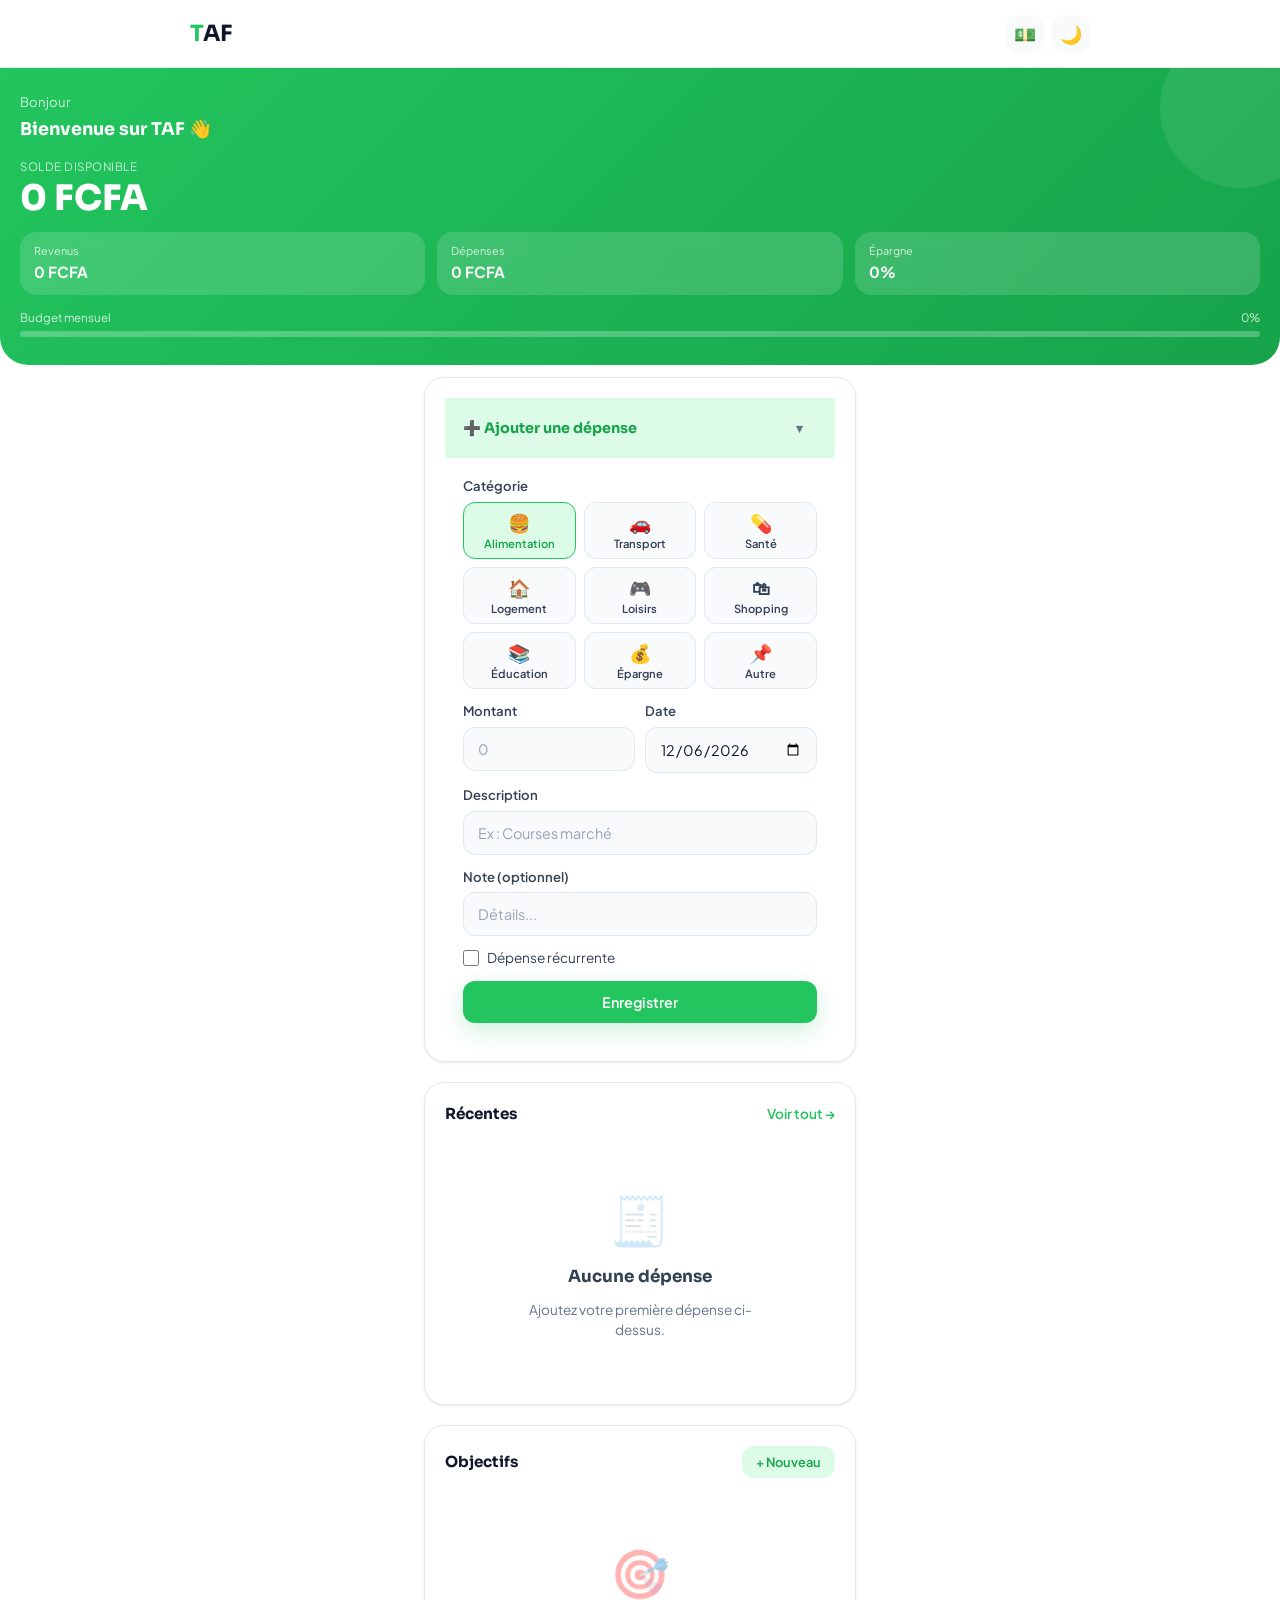
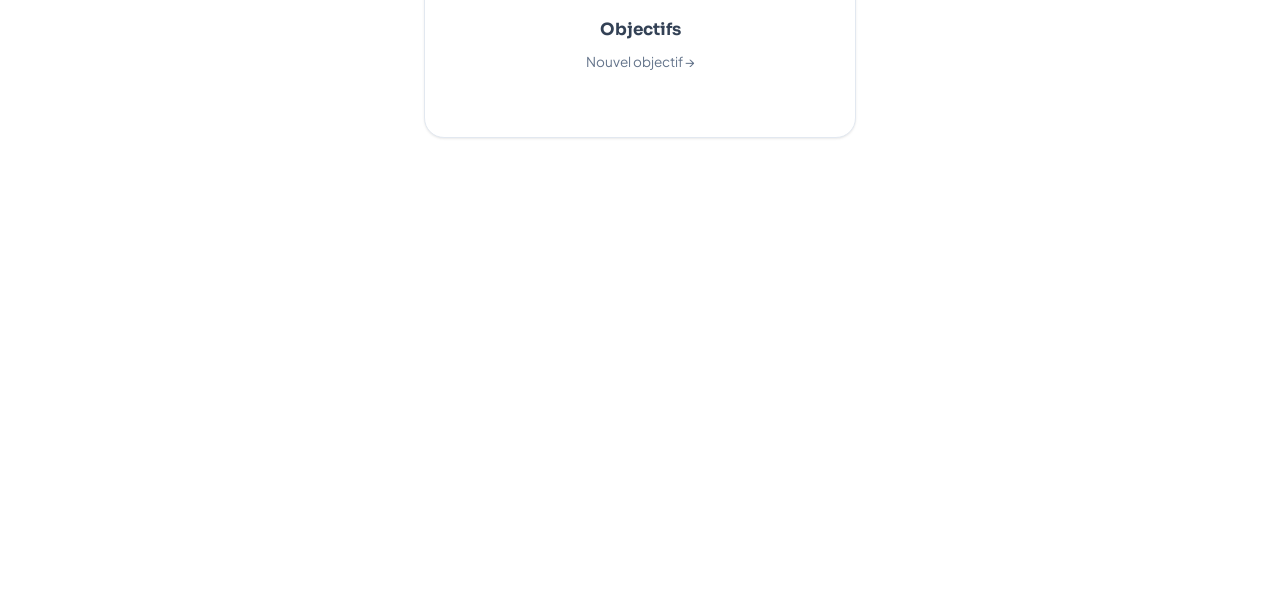
==== app.html @ d7169b94 "Add files via upload mise a jour" ====
<!DOCTYPE html>
<html lang="fr">
<head>
  <meta charset="UTF-8"/>
  <meta name="viewport" content="width=device-width,initial-scale=1,viewport-fit=cover"/>
  <title>TAF — App</title>
  <link rel="stylesheet" href="style.css"/>
  <style>
    /* ── App-specific styles ── */
    .hero-balance {
      background: linear-gradient(135deg, var(--primary) 0%, var(--green-600) 100%);
      padding: 24px 20px 28px;
      margin-bottom: -16px;
      border-radius: 0 0 28px 28px;
      position: relative; overflow: hidden;
    }
    .hero-balance::before {
      content: ''; position: absolute;
      top: -40px; right: -40px;
      width: 160px; height: 160px;
      background: rgba(255,255,255,0.08); border-radius: 50%;
    }
    .hb-greeting { font-size: 0.82rem; color: rgba(255,255,255,0.8); margin-bottom: 4px; }
    .hb-username { font-family: var(--font-head); font-size: 1.1rem; font-weight: 700; color: #fff; margin-bottom: 16px; }
    .hb-amount-label { font-size: 0.72rem; color: rgba(255,255,255,0.75); text-transform: uppercase; letter-spacing: 0.5px; }
    .hb-amount {
      font-family: var(--font-head); font-size: 2.2rem; font-weight: 800;
      color: #fff; line-height: 1.1; margin: 4px 0 14px;
    }
    .hb-stats { display: flex; gap: 12px; }
    .hb-stat {
      flex: 1; background: rgba(255,255,255,0.15);
      border-radius: var(--radius-lg); padding: 11px 14px;
      backdrop-filter: blur(4px);
    }
    .hb-stat-label { font-size: 0.68rem; color: rgba(255,255,255,0.8); }
    .hb-stat-val   { font-size: 0.95rem; font-weight: 700; color: #fff; margin-top: 2px; }
    .hb-budget-bar { margin-top: 14px; }
    .hb-budget-info { display: flex; justify-content: space-between; margin-bottom: 5px; }
    .hb-budget-info span { font-size: 0.72rem; color: rgba(255,255,255,0.8); }
    .hb-bar { height: 6px; background: rgba(255,255,255,0.25); border-radius: 3px; overflow: hidden; }
    .hb-bar-fill { height: 100%; background: #fff; border-radius: 3px; transition: width 0.6s ease; }

    /* Add expense card */
    .add-card { border-radius: var(--radius-xl); overflow: hidden; }
    .add-card-header {
      padding: 14px 18px; background: var(--primary-l);
      display: flex; align-items: center; justify-content: space-between;
    }
    .add-card-title { font-family: var(--font-head); font-size: 0.9rem; font-weight: 700; color: var(--primary-d); }
    .add-card-body { padding: 18px; display: flex; flex-direction: column; gap: 12px; }
    .add-form-row { display: grid; grid-template-columns: 1fr 1fr; gap: 10px; }
    .cat-grid {
      display: grid;
      grid-template-columns: repeat(3, 1fr);
      gap: 8px;
    }
    .cat-btn {
      padding: 8px 4px; border-radius: var(--radius);
      border: 1.5px solid var(--border); background: var(--bg-2);
      font-size: 0.7rem; font-weight: 600; color: var(--text-2);
      transition: all var(--transition); text-align: center;
      cursor: pointer;
      -webkit-tap-highlight-color: transparent;
    }
    .cat-btn .cat-icon { display: block; font-size: 18px; margin-bottom: 2px; }
    .cat-btn.selected {
      border-color: var(--primary);
      background: var(--primary-l); color: var(--primary-d);
    }

    /* Expense list */
    .expense-item {
      display: flex; align-items: center; gap: 12px;
      padding: 13px 0;
      border-bottom: 1px solid var(--border);
      animation: fadeUp 0.3s ease both;
    }
    .expense-item:last-child { border-bottom: none; }
    .ei-info { flex: 1; min-width: 0; }
    .ei-desc { font-size: 0.9rem; font-weight: 600; color: var(--text-1); }
    .ei-meta { font-size: 0.72rem; color: var(--text-4); margin-top: 1px; }
    .ei-amount { font-family: var(--font-head); font-size: 0.95rem; font-weight: 700; color: var(--text-1); }
    .ei-actions { display: flex; gap: 4px; }
    .ei-btn { width: 30px; height: 30px; border-radius: var(--radius-sm); display: flex; align-items: center; justify-content: center; font-size: 14px; transition: all var(--transition); cursor: pointer; }
    .ei-btn-edit   { background: var(--blue-l);   color: var(--blue); }
    .ei-btn-delete { background: var(--red-l);    color: var(--red); }
    .ei-btn:active { transform: scale(0.88); }

    /* Objectives */
    .obj-item {
      padding: 14px 0; border-bottom: 1px solid var(--border);
      animation: fadeUp 0.3s ease both;
    }
    .obj-item:last-child { border-bottom: none; }
    .obj-header { display: flex; align-items: center; justify-content: space-between; margin-bottom: 8px; }
    .obj-name  { font-size: 0.9rem; font-weight: 600; }
    .obj-pct   { font-size: 0.8rem; font-weight: 700; color: var(--primary); }
    .obj-amounts { display: flex; justify-content: space-between; margin-top: 6px; }
    .obj-amounts span { font-size: 0.72rem; color: var(--text-3); }
    .obj-actions { display: flex; gap: 6px; margin-top: 8px; }

    /* Section header */
    .sec-header {
      display: flex; align-items: center; justify-content: space-between;
      margin-bottom: 14px;
    }
    .sec-title { font-family: var(--font-head); font-size: 0.95rem; font-weight: 700; }

    /* Income modal */
    .income-display { display: flex; align-items: center; justify-content: space-between; padding: 12px 14px; background: var(--primary-l); border-radius: var(--radius); }
    .income-val { font-family: var(--font-head); font-size: 1.2rem; font-weight: 700; color: var(--primary-d); }
  </style>
</head>
<body>

<!-- TOP NAV -->
<nav class="top-nav">
  <div class="top-nav-inner">
    <div class="nav-logo">T<span>AF</span></div>
    <nav class="desktop-nav">
      <a href="app.html"       data-page="app"       class="active">🏠 Accueil</a>
      <a href="dashboard.html" data-page="dashboard">📊 Stats</a>
      <a href="history.html"   data-page="history">📜 Historique</a>
      <a href="settings.html"  data-page="settings">⚙️ Réglages</a>
    </nav>
    <div class="nav-actions">
      <button class="nav-btn" id="btn-income" title="Ajouter revenus">💵</button>
      <button class="nav-btn" id="btn-theme" title="Thème">🌙</button>
    </div>
  </div>
</nav>

<!-- MAIN -->
<main class="page-content">

  <!-- Hero balance -->
  <div class="hero-balance" id="hero-balance">
    <p class="hb-greeting" id="hb-greeting">Bonjour</p>
    <p class="hb-username" id="hb-username">Bienvenue !</p>
    <p class="hb-amount-label">Solde disponible</p>
    <p class="hb-amount" id="hb-amount">—</p>
    <div class="hb-stats">
      <div class="hb-stat">
        <div class="hb-stat-label">Revenus</div>
        <div class="hb-stat-val" id="hb-income">—</div>
      </div>
      <div class="hb-stat">
        <div class="hb-stat-label">Dépenses</div>
        <div class="hb-stat-val" id="hb-expenses">—</div>
      </div>
      <div class="hb-stat">
        <div class="hb-stat-label">Épargne</div>
        <div class="hb-stat-val" id="hb-savings">—</div>
      </div>
    </div>
    <div class="hb-budget-bar" id="hb-budget-section">
      <div class="hb-budget-info">
        <span>Budget mensuel</span>
        <span id="hb-budget-pct">0%</span>
      </div>
      <div class="hb-bar"><div class="hb-bar-fill" id="hb-bar-fill" style="width:0%"></div></div>
    </div>
  </div>

  <div class="container" style="padding-top:28px">

    <!-- Add Expense Card -->
    <div class="card add-card mb-20" id="add-expense-card">
      <div class="add-card-header">
        <span class="add-card-title" id="form-title">➕ Ajouter une dépense</span>
        <button class="btn btn-sm btn-ghost" id="btn-toggle-form">▾</button>
      </div>
      <div class="add-card-body" id="add-form-body">
        <!-- Category selector -->
        <div class="field">
          <label>Catégorie</label>
          <div class="cat-grid" id="cat-grid"></div>
        </div>
        <div class="add-form-row">
          <div class="field">
            <label id="label-amount">Montant</label>
            <input type="number" inputmode="decimal" id="exp-amount" class="input" placeholder="0" min="0" step="any"/>
          </div>
          <div class="field">
            <label>Date</label>
            <input type="date" id="exp-date" class="input"/>
          </div>
        </div>
        <div class="field">
          <label>Description</label>
          <input type="text" id="exp-desc" class="input" placeholder="Ex : Courses marché"/>
        </div>
        <div class="field">
          <label id="label-note">Note (optionnel)</label>
          <input type="text" id="exp-note" class="input" placeholder="Détails..."/>
        </div>
        <div class="flex items-center gap-8">
          <input type="checkbox" id="exp-recurring" style="width:16px;height:16px;accent-color:var(--primary)"/>
          <label for="exp-recurring" style="font-size:0.85rem;color:var(--text-2);cursor:pointer">Dépense récurrente</label>
        </div>
        <div class="flex gap-8">
          <button class="btn btn-primary flex-1" id="btn-save-expense">Enregistrer</button>
          <button class="btn btn-outline hidden" id="btn-cancel-edit" style="width:auto">✕</button>
        </div>
      </div>
    </div>

    <!-- Recent Expenses -->
    <div class="card mb-20">
      <div class="sec-header">
        <span class="sec-title" id="label-recent">Récentes</span>
        <a href="history.html" class="text-sm text-green font-600">Voir tout →</a>
      </div>
      <div id="expense-list">
        <div class="empty-state">
          <div class="es-icon">🧾</div>
          <h3 id="label-no-exp">Aucune dépense</h3>
          <p id="label-no-exp-sub">Ajoutez votre première dépense ci-dessus.</p>
        </div>
      </div>
    </div>

    <!-- Objectives -->
    <div class="card mb-20">
      <div class="sec-header">
        <span class="sec-title" id="label-objectives">Objectifs</span>
        <button class="btn btn-sm btn-secondary" id="btn-add-obj">+ Nouveau</button>
      </div>
      <div id="obj-list">
        <div class="empty-state">
          <div class="es-icon">🎯</div>
          <h3>Aucun objectif</h3>
          <p>Définissez un objectif d'épargne.</p>
        </div>
      </div>
    </div>

  </div><!-- /container -->
</main>

<!-- BOTTOM NAV -->
<nav class="bottom-nav">
  <div class="bnav-item active" data-page="app" data-href="app.html">
    <span class="bnav-icon">🏠</span><span id="bn-app">Accueil</span><div class="bnav-dot"></div>
  </div>
  <div class="bnav-item" data-page="dashboard" data-href="dashboard.html">
    <span class="bnav-icon">📊</span><span id="bn-dash">Stats</span><div class="bnav-dot"></div>
  </div>
  <div class="bnav-item" data-page="history" data-href="history.html">
    <span class="bnav-icon">📜</span><span id="bn-hist">Historique</span><div class="bnav-dot"></div>
  </div>
  <div class="bnav-item" data-page="settings" data-href="settings.html">
    <span class="bnav-icon">⚙️</span><span id="bn-set">Réglages</span><div class="bnav-dot"></div>
  </div>
</nav>

<!-- MODAL: Add Income -->
<div class="modal-overlay" id="modal-income">
  <div class="modal">
    <div class="modal-handle"></div>
    <h3 class="modal-title" id="label-add-income">💵 Revenus du mois</h3>
    <div class="income-display mb-16">
      <span id="label-income-current" style="font-size:0.85rem;color:var(--text-2)">Revenus actuels</span>
      <span class="income-val" id="current-income-display">—</span>
    </div>
    <div class="field mb-16">
      <label id="label-new-income">Nouveau montant mensuel</label>
      <input type="number" inputmode="decimal" id="income-amount" class="input" placeholder="0" min="0"/>
    </div>
    <div class="field mb-16">
      <label id="label-new-budget">Budget mensuel</label>
      <input type="number" inputmode="decimal" id="budget-amount" class="input" placeholder="0" min="0"/>
    </div>
    <div class="flex gap-8">
      <button class="btn btn-outline flex-1" onclick="Modal.close('modal-income')" id="btn-cancel">Annuler</button>
      <button class="btn btn-primary flex-1" id="btn-save-income">Enregistrer</button>
    </div>
  </div>
</div>

<!-- MODAL: Add Objective -->
<div class="modal-overlay" id="modal-obj">
  <div class="modal">
    <div class="modal-handle"></div>
    <h3 class="modal-title" id="label-add-obj-title">🎯 Nouvel objectif</h3>
    <div class="flex flex-col gap-12">
      <div class="field">
        <label id="label-obj-name">Nom</label>
        <input type="text" id="obj-name" class="input" placeholder="Ex : Voyage, Voiture..."/>
      </div>
      <div class="field">
        <label id="label-obj-target">Montant cible</label>
        <input type="number" inputmode="decimal" id="obj-target" class="input" placeholder="0" min="0"/>
      </div>
      <div class="field">
        <label id="label-obj-saved">Déjà épargné</label>
        <input type="number" inputmode="decimal" id="obj-saved" class="input" placeholder="0" min="0"/>
      </div>
      <div class="flex gap-8">
        <button class="btn btn-outline flex-1" onclick="Modal.close('modal-obj')" id="btn-cancel-obj">Annuler</button>
        <button class="btn btn-primary flex-1" id="btn-save-obj">Créer</button>
      </div>
    </div>
  </div>
</div>

<!-- MODAL: Add funds to objective -->
<div class="modal-overlay" id="modal-add-funds">
  <div class="modal">
    <div class="modal-handle"></div>
    <h3 class="modal-title" id="modal-funds-title">💰 Ajouter des fonds</h3>
    <input type="hidden" id="funds-obj-id"/>
    <div class="field mb-16">
      <label id="label-funds-amount">Montant à ajouter</label>
      <input type="number" inputmode="decimal" id="funds-amount" class="input" placeholder="0" min="0"/>
    </div>
    <div class="flex gap-8">
      <button class="btn btn-outline flex-1" onclick="Modal.close('modal-add-funds')" id="btn-cancel-funds">Annuler</button>
      <button class="btn btn-primary flex-1" id="btn-save-funds">Ajouter</button>
    </div>
  </div>
</div>

<div id="toast-container"></div>

<script src="script.js"></script>
<script>
/* ══ APP PAGE CONTROLLER ══ */
(function() {
  let editingId = null;
  let selectedCat = 'food';

  // Init
  function init() {
    applyTranslations();
    buildCatGrid();
    document.getElementById('exp-date').value = today();
    renderHero();
    renderExpenses();
    renderObjectives();
    setActiveNav('app');
    attachEvents();
    prefillIncomeModal();
  }

  function applyTranslations() {
    const s = Store.getSettings();
    document.documentElement.lang = s.language || 'fr';
    document.getElementById('form-title').textContent    = '➕ ' + t('add_expense');
    document.getElementById('label-amount').textContent  = t('amount');
    document.getElementById('label-note').textContent    = t('note');
    document.getElementById('label-recent').textContent  = t('recent');
    document.getElementById('label-objectives').textContent = t('objectives');
    document.getElementById('label-no-exp').textContent  = t('no_expenses');
    document.getElementById('label-no-exp-sub').textContent = t('no_expenses_sub');
    document.getElementById('label-add-income').textContent = '💵 ' + t('income') + ' du mois';
    document.getElementById('label-new-income').textContent = t('income_month');
    document.getElementById('label-new-budget').textContent = t('monthly_budget');
    document.getElementById('label-add-obj-title').textContent = '🎯 ' + t('add_objective');
    document.getElementById('label-obj-name').textContent   = t('obj_name');
    document.getElementById('label-obj-target').textContent = t('obj_target');
    document.getElementById('label-obj-saved').textContent  = t('obj_saved');
    document.getElementById('label-funds-amount').textContent = t('amount');
    document.getElementById('btn-save-expense').textContent  = t('save');
    document.getElementById('btn-save-income').textContent   = t('save');
    document.getElementById('btn-save-obj').textContent      = t('save');
    document.getElementById('btn-save-funds').textContent    = t('save');
    ['btn-cancel','btn-cancel-obj','btn-cancel-funds'].forEach(id => {
      const el = document.getElementById(id);
      if (el) el.textContent = t('cancel');
    });
    document.getElementById('bn-app').textContent  = t('nav_app');
    document.getElementById('bn-dash').textContent = t('nav_dashboard');
    document.getElementById('bn-hist').textContent = t('nav_history');
    document.getElementById('bn-set').textContent  = t('nav_settings');
    document.getElementById('btn-income').title    = t('add_income');
  }

  // ── HERO ──
  function renderHero() {
    const s   = Store.getSettings();
    const exp = Expenses.totalMonth();     // in EUR
    const inc = parseFloat(s.income) || 0; // stored in EUR
    const bal = inc - exp;
    const sav = inc > 0 ? Math.max(0, (bal / inc) * 100) : 0;
    const budg= parseFloat(s.budget) || 0;
    const pct = budg > 0 ? Math.min(100, Math.round((exp / budg) * 100)) : 0;

    const name = s.username ? s.username : '';
    document.getElementById('hb-greeting').textContent = greeting() + (name ? ',' : '');
    document.getElementById('hb-username').textContent = name || 'Bienvenue sur TAF 👋';
    document.getElementById('hb-amount').textContent   = formatCurrency(bal);
    document.getElementById('hb-income').textContent   = formatCurrency(inc);
    document.getElementById('hb-expenses').textContent = formatCurrency(exp);
    document.getElementById('hb-savings').textContent  = sav.toFixed(0) + '%';
    document.getElementById('hb-budget-pct').textContent = pct + '%';
    const fill = document.getElementById('hb-bar-fill');
    fill.style.width = pct + '%';
    fill.style.background = pct >= 100 ? '#fca5a5' : '#fff';
    if (pct >= 100) Toast.error(t('budget_alert'));
  }

  // ── CATEGORY GRID ──
  function buildCatGrid() {
    const grid = document.getElementById('cat-grid');
    grid.innerHTML = '';
    CATEGORIES.forEach(cat => {
      const btn = document.createElement('button');
      btn.className = 'cat-btn' + (cat.id === selectedCat ? ' selected' : '');
      btn.dataset.cat = cat.id;
      btn.innerHTML = `<span class="cat-icon">${cat.icon}</span>${t(cat.key)}`;
      btn.addEventListener('click', () => selectCat(cat.id));
      grid.appendChild(btn);
    });
  }

  function selectCat(id) {
    selectedCat = id;
    document.querySelectorAll('.cat-btn').forEach(b => b.classList.toggle('selected', b.dataset.cat === id));
  }

  // ── EXPENSE LIST ──
  function renderExpenses() {
    const list  = document.getElementById('expense-list');
    const all   = Expenses.getAll().slice(0, 8); // show last 8 on home

    if (!all.length) {
      list.innerHTML = `<div class="empty-state">
        <div class="es-icon">🧾</div>
        <h3>${t('no_expenses')}</h3>
        <p>${t('no_expenses_sub')}</p>
      </div>`;
      return;
    }

    list.innerHTML = '';
    all.forEach((e, i) => {
      const cat = getCatConfig(e.category);
      const div = document.createElement('div');
      div.className = 'expense-item';
      div.style.animationDelay = (i * 0.04) + 's';
      div.innerHTML = `
        <div class="icon-circle ${cat.class}">${cat.icon}</div>
        <div class="ei-info">
          <div class="ei-desc truncate">${e.description || t(cat.key)}</div>
          <div class="ei-meta">${formatDate(e.date)} ${e.recurring ? '🔄' : ''}</div>
        </div>
        <div class="ei-amount">${formatCurrency(e.amount)}</div>
        <div class="ei-actions">
          <button class="ei-btn ei-btn-edit" data-id="${e.id}" title="${t('edit')}">✏️</button>
          <button class="ei-btn ei-btn-delete" data-id="${e.id}" title="${t('delete')}">🗑</button>
        </div>
      `;
      list.appendChild(div);
    });

    // Events on expense items
    list.querySelectorAll('.ei-btn-edit').forEach(btn => btn.addEventListener('click', () => startEdit(btn.dataset.id)));
    list.querySelectorAll('.ei-btn-delete').forEach(btn => btn.addEventListener('click', () => deleteExpense(btn.dataset.id)));
  }

  function startEdit(id) {
    const exp = Expenses.getAll().find(e => e.id === id);
    if (!exp) return;
    editingId = id;
    selectCat(exp.category);
    document.getElementById('exp-amount').value    = fromEUR(exp.amount).toFixed(2);
    document.getElementById('exp-desc').value      = exp.description || '';
    document.getElementById('exp-date').value      = exp.date || today();
    document.getElementById('exp-note').value      = exp.note || '';
    document.getElementById('exp-recurring').checked = exp.recurring || false;
    document.getElementById('form-title').textContent = '✏️ ' + t('edit_expense');
    document.getElementById('btn-save-expense').textContent = t('save');
    document.getElementById('btn-cancel-edit').classList.remove('hidden');
    document.getElementById('add-form-body').style.display = 'flex';
    document.getElementById('exp-amount').focus();
    window.scrollTo({ top: 0, behavior: 'smooth' });
  }

  function cancelEdit() {
    editingId = null;
    document.getElementById('form-title').textContent = '➕ ' + t('add_expense');
    document.getElementById('btn-cancel-edit').classList.add('hidden');
    clearForm();
  }

  function deleteExpense(id) {
    if (!confirm(t('confirm_delete'))) return;
    Expenses.delete(id);
    Toast.success(t('deleted'));
    refresh();
  }

  function clearForm() {
    document.getElementById('exp-amount').value = '';
    document.getElementById('exp-desc').value   = '';
    document.getElementById('exp-note').value   = '';
    document.getElementById('exp-date').value   = today();
    document.getElementById('exp-recurring').checked = false;
    selectCat('food');
  }

  // ── OBJECTIVES ──
  function renderObjectives() {
    const list = document.getElementById('obj-list');
    const objs = Objectives.getAll();
    if (!objs.length) {
      list.innerHTML = `<div class="empty-state"><div class="es-icon">🎯</div><h3>${t('objectives')}</h3><p>${t('add_objective')} →</p></div>`;
      return;
    }
    list.innerHTML = '';
    objs.forEach((o, i) => {
      const pct  = o.target > 0 ? Math.min(100, Math.round((o.saved / o.target) * 100)) : 0;
      const done = pct >= 100;
      const div  = document.createElement('div');
      div.className = 'obj-item';
      div.style.animationDelay = (i * 0.05) + 's';
      div.innerHTML = `
        <div class="obj-header">
          <span class="obj-name">${done ? '✅ ' : '🎯 '}${o.name}</span>
          <span class="obj-pct">${pct}%</span>
        </div>
        <div class="progress-bar">
          <div class="progress-fill" style="width:${pct}%;background:${done ? 'var(--primary)' : 'var(--primary)'}"></div>
        </div>
        <div class="obj-amounts">
          <span>${formatCurrency(o.saved)} ${t('spent')}</span>
          <span>${t('remaining')}: ${formatCurrency(Math.max(0, o.target - o.saved))}</span>
        </div>
        <div class="obj-actions">
          <button class="btn btn-sm btn-secondary" data-id="${o.id}">${t('add_to_obj')}</button>
          <button class="btn btn-sm btn-danger" data-id="${o.id}">${t('delete')}</button>
        </div>
      `;
      list.appendChild(div);
    });

    list.querySelectorAll('.btn-secondary[data-id]').forEach(btn => {
      btn.addEventListener('click', () => openAddFunds(btn.dataset.id));
    });
    list.querySelectorAll('.btn-danger[data-id]').forEach(btn => {
      btn.addEventListener('click', () => { Objectives.delete(btn.dataset.id); renderObjectives(); });
    });
  }

  function openAddFunds(id) {
    const o = Objectives.getAll().find(o => o.id === id);
    if (!o) return;
    document.getElementById('funds-obj-id').value = id;
    document.getElementById('modal-funds-title').textContent = '💰 ' + o.name;
    document.getElementById('funds-amount').value = '';
    Modal.open('modal-add-funds');
  }

  function prefillIncomeModal() {
    const s = Store.getSettings();
    document.getElementById('current-income-display').textContent = formatCurrency(parseFloat(s.income) || 0);
    document.getElementById('income-amount').value = s.income ? fromEUR(s.income).toFixed(2) : '';
    document.getElementById('budget-amount').value = s.budget ? fromEUR(s.budget).toFixed(2) : '';
  }

  function refresh() { renderHero(); renderExpenses(); renderObjectives(); }

  // ── EVENTS ──
  function attachEvents() {
    // Theme toggle
    document.getElementById('btn-theme').addEventListener('click', () => {
      Theme.toggle();
      document.getElementById('btn-theme').textContent = Store.getSettings().theme === 'dark' ? '☀️' : '🌙';
    });
    document.getElementById('btn-theme').textContent = Store.getSettings().theme === 'dark' ? '☀️' : '🌙';

    // Income modal
    document.getElementById('btn-income').addEventListener('click', () => {
      prefillIncomeModal(); Modal.open('modal-income');
    });

    // Toggle add form
    document.getElementById('btn-toggle-form').addEventListener('click', () => {
      const body = document.getElementById('add-form-body');
      const isHidden = body.style.display === 'none';
      body.style.display = isHidden ? 'flex' : 'none';
      document.getElementById('btn-toggle-form').textContent = isHidden ? '▾' : '▸';
    });

    // Save expense
    document.getElementById('btn-save-expense').addEventListener('click', () => {
      const rawAmt = parseFloat(document.getElementById('exp-amount').value);
      if (!rawAmt || rawAmt <= 0) { Toast.error('Montant invalide'); return; }
      const amtEUR = toEUR(rawAmt);
      const data = {
        amount:      amtEUR,
        category:    selectedCat,
        description: document.getElementById('exp-desc').value.trim(),
        date:        document.getElementById('exp-date').value || today(),
        note:        document.getElementById('exp-note').value.trim(),
        recurring:   document.getElementById('exp-recurring').checked
      };
      if (editingId) {
        Expenses.update(editingId, data); Toast.success(t('updated')); editingId = null;
        document.getElementById('btn-cancel-edit').classList.add('hidden');
        document.getElementById('form-title').textContent = '➕ ' + t('add_expense');
      } else {
        Expenses.add(data); Toast.success(t('added'));
      }
      clearForm(); refresh();
    });

    // Cancel edit
    document.getElementById('btn-cancel-edit').addEventListener('click', cancelEdit);

    // Save income/budget
    document.getElementById('btn-save-income').addEventListener('click', () => {
      const s   = Store.getSettings();
      const inc = parseFloat(document.getElementById('income-amount').value) || 0;
      const bud = parseFloat(document.getElementById('budget-amount').value) || 0;
      s.income = toEUR(inc);
      s.budget = toEUR(bud);
      Store.saveSettings(s);
      Toast.success(t('saved')); Modal.close('modal-income'); refresh();
    });

    // Add objective
    document.getElementById('btn-add-obj').addEventListener('click', () => {
      document.getElementById('obj-name').value   = '';
      document.getElementById('obj-target').value = '';
      document.getElementById('obj-saved').value  = '';
      Modal.open('modal-obj');
    });

    document.getElementById('btn-save-obj').addEventListener('click', () => {
      const name   = document.getElementById('obj-name').value.trim();
      const target = parseFloat(document.getElementById('obj-target').value) || 0;
      const saved  = parseFloat(document.getElementById('obj-saved').value)  || 0;
      if (!name || target <= 0) { Toast.error('Nom et montant requis'); return; }
      Objectives.add({ name, target: toEUR(target), saved: toEUR(saved) });
      Toast.success(t('added')); Modal.close('modal-obj'); renderObjectives();
    });

    // Add funds
    document.getElementById('btn-save-funds').addEventListener('click', () => {
      const id  = document.getElementById('funds-obj-id').value;
      const amt = parseFloat(document.getElementById('funds-amount').value) || 0;
      if (amt <= 0) { Toast.error('Montant invalide'); return; }
      const updated = Objectives.addFunds(id, toEUR(amt));
      if (updated && updated.saved >= updated.target) Toast.success(t('obj_complete'));
      else Toast.success(t('added'));
      Modal.close('modal-add-funds'); renderObjectives();
    });
  }

  init();
})();
</script>
</body>
</html>
---- style.css ----
/* ============================================
   TAF — Personal Finance App
   Design System: Fresh Green Fintech
   Mobile-First, Production-Grade
============================================ */

@import url('https://fonts.googleapis.com/css2?family=Plus+Jakarta+Sans:wght@300;400;500;600;700;800&family=Sora:wght@400;600;700&display=swap');

/* ── CSS VARIABLES ──────────────────────────── */
:root {
  --green-50:  #f0fdf4;
  --green-100: #dcfce7;
  --green-200: #bbf7d0;
  --green-300: #86efac;
  --green-400: #4ade80;
  --green-500: #22c55e;
  --green-600: #16a34a;
  --green-700: #15803d;
  --green-800: #166534;

  --primary:   #22c55e;
  --primary-d: #16a34a;
  --primary-l: #dcfce7;

  --bg:        #ffffff;
  --bg-2:      #f8fafc;
  --bg-3:      #f1f5f9;
  --surface:   #ffffff;
  --surface-2: #f8fafc;

  --text-1:    #0f172a;
  --text-2:    #334155;
  --text-3:    #64748b;
  --text-4:    #94a3b8;

  --border:    #e2e8f0;
  --border-2:  #cbd5e1;

  --red:       #ef4444;
  --red-l:     #fee2e2;
  --amber:     #f59e0b;
  --amber-l:   #fef3c7;
  --blue:      #3b82f6;
  --blue-l:    #dbeafe;
  --purple:    #8b5cf6;
  --purple-l:  #ede9fe;

  --radius-sm: 8px;
  --radius:    12px;
  --radius-lg: 16px;
  --radius-xl: 20px;
  --radius-2xl:24px;

  --shadow-sm: 0 1px 3px rgba(0,0,0,0.06), 0 1px 2px rgba(0,0,0,0.04);
  --shadow:    0 4px 6px -1px rgba(0,0,0,0.07), 0 2px 4px -1px rgba(0,0,0,0.05);
  --shadow-md: 0 10px 15px -3px rgba(0,0,0,0.07), 0 4px 6px -2px rgba(0,0,0,0.04);
  --shadow-lg: 0 20px 25px -5px rgba(0,0,0,0.08), 0 10px 10px -5px rgba(0,0,0,0.04);
  --shadow-green: 0 8px 24px rgba(34,197,94,0.22);

  --nav-h: 64px;
  --bottom-h: 68px;
  --font-body: 'Plus Jakarta Sans', sans-serif;
  --font-head: 'Sora', sans-serif;

  --transition: 0.2s cubic-bezier(0.4,0,0.2,1);
}

/* Dark theme */
[data-theme="dark"] {
  --bg:        #0f172a;
  --bg-2:      #1e293b;
  --bg-3:      #334155;
  --surface:   #1e293b;
  --surface-2: #334155;
  --text-1:    #f1f5f9;
  --text-2:    #cbd5e1;
  --text-3:    #94a3b8;
  --text-4:    #64748b;
  --border:    #334155;
  --border-2:  #475569;
  --primary-l: rgba(34,197,94,0.15);
  --red-l:     rgba(239,68,68,0.15);
  --amber-l:   rgba(245,158,11,0.15);
  --blue-l:    rgba(59,130,246,0.15);
  --purple-l:  rgba(139,92,246,0.15);
}

/* ── RESET ──────────────────────────────────── */
*, *::before, *::after { box-sizing: border-box; margin: 0; padding: 0; }
html { font-size: 16px; scroll-behavior: smooth; -webkit-text-size-adjust: 100%; }
body {
  font-family: var(--font-body);
  background: var(--bg);
  color: var(--text-1);
  line-height: 1.5;
  min-height: 100vh;
  overflow-x: hidden;
  -webkit-font-smoothing: antialiased;
}
a { color: inherit; text-decoration: none; }
button { font-family: inherit; cursor: pointer; border: none; outline: none; background: none; }
input, select, textarea { font-family: inherit; outline: none; border: none; background: none; }
ul, ol { list-style: none; }
img { max-width: 100%; display: block; }

/* ── TYPOGRAPHY ─────────────────────────────── */
.font-head { font-family: var(--font-head); }
h1,h2,h3,h4,h5 { font-family: var(--font-head); font-weight: 700; line-height: 1.2; color: var(--text-1); }
h1 { font-size: clamp(1.6rem, 5vw, 2.4rem); }
h2 { font-size: clamp(1.3rem, 4vw, 1.8rem); }
h3 { font-size: clamp(1.1rem, 3vw, 1.3rem); }
p  { color: var(--text-2); }
.text-sm { font-size: 0.85rem; }
.text-xs { font-size: 0.75rem; }
.text-lg { font-size: 1.125rem; }
.text-xl { font-size: 1.25rem; }
.text-2xl{ font-size: 1.5rem; }
.text-3xl{ font-size: 1.875rem; }
.font-500 { font-weight: 500; }
.font-600 { font-weight: 600; }
.font-700 { font-weight: 700; }
.font-800 { font-weight: 800; }
.text-muted  { color: var(--text-3); }
.text-green  { color: var(--primary); }
.text-red    { color: var(--red); }
.text-amber  { color: var(--amber); }
.text-center { text-align: center; }

/* ── LAYOUT ─────────────────────────────────── */
.container { width: 100%; max-width: 480px; margin: 0 auto; padding: 0 16px; }
.container-lg { width: 100%; max-width: 900px; margin: 0 auto; padding: 0 20px; }
.page-content { padding-top: var(--nav-h); padding-bottom: calc(var(--bottom-h) + 20px); min-height: 100vh; }
.section { padding: 20px 0; }

/* ── COMPONENTS ─────────────────────────────── */

/* Cards */
.card {
  background: var(--surface);
  border: 1px solid var(--border);
  border-radius: var(--radius-xl);
  padding: 20px;
  box-shadow: var(--shadow-sm);
}
.card-flush { padding: 0; overflow: hidden; }
.card-hover { transition: transform var(--transition), box-shadow var(--transition); }
.card-hover:active { transform: scale(0.98); }

/* Buttons */
.btn {
  display: inline-flex; align-items: center; justify-content: center; gap: 8px;
  padding: 12px 20px; border-radius: var(--radius);
  font-size: 0.9rem; font-weight: 600;
  transition: all var(--transition);
  white-space: nowrap;
  -webkit-tap-highlight-color: transparent;
}
.btn:active { transform: scale(0.96); }
.btn-primary {
  background: var(--primary); color: #fff;
  box-shadow: var(--shadow-green);
}
.btn-primary:hover { background: var(--primary-d); }
.btn-secondary {
  background: var(--primary-l); color: var(--primary-d);
}
.btn-secondary:hover { background: var(--green-200); }
.btn-outline {
  background: transparent; color: var(--text-2);
  border: 1.5px solid var(--border-2);
}
.btn-outline:hover { border-color: var(--primary); color: var(--primary); }
.btn-danger {
  background: var(--red-l); color: var(--red);
}
.btn-danger:hover { background: var(--red); color: #fff; }
.btn-ghost { background: transparent; color: var(--text-3); }
.btn-ghost:hover { background: var(--bg-2); color: var(--text-1); }
.btn-full { width: 100%; }
.btn-sm { padding: 8px 14px; font-size: 0.8rem; }
.btn-lg { padding: 15px 28px; font-size: 1rem; border-radius: var(--radius-lg); }
.btn-icon {
  width: 40px; height: 40px; padding: 0;
  border-radius: var(--radius); flex-shrink: 0;
}

/* Badges */
.badge {
  display: inline-flex; align-items: center; gap: 4px;
  padding: 3px 10px; border-radius: 20px;
  font-size: 0.72rem; font-weight: 600;
}
.badge-green  { background: var(--primary-l); color: var(--primary-d); }
.badge-red    { background: var(--red-l);     color: var(--red); }
.badge-amber  { background: var(--amber-l);   color: var(--amber); }
.badge-blue   { background: var(--blue-l);    color: var(--blue); }
.badge-purple { background: var(--purple-l);  color: var(--purple); }

/* Form fields */
.field { display: flex; flex-direction: column; gap: 6px; }
.field label { font-size: 0.82rem; font-weight: 600; color: var(--text-2); }
.input {
  width: 100%; padding: 12px 14px;
  background: var(--bg-2); border: 1.5px solid var(--border);
  border-radius: var(--radius); font-size: 0.9rem; color: var(--text-1);
  transition: border-color var(--transition), box-shadow var(--transition);
}
.input:focus {
  border-color: var(--primary);
  box-shadow: 0 0 0 3px rgba(34,197,94,0.12);
  background: var(--surface);
}
.input::placeholder { color: var(--text-4); }
.select {
  appearance: none;
  background-image: url("data:image/svg+xml,%3Csvg xmlns='http://www.w3.org/2000/svg' width='12' height='8' viewBox='0 0 12 8'%3E%3Cpath d='M1 1l5 5 5-5' stroke='%2364748b' stroke-width='1.5' fill='none' stroke-linecap='round'/%3E%3C/svg%3E");
  background-repeat: no-repeat;
  background-position: right 14px center;
  padding-right: 36px;
  cursor: pointer;
}

/* Progress bar */
.progress-bar { height: 8px; background: var(--bg-3); border-radius: 4px; overflow: hidden; }
.progress-fill { height: 100%; border-radius: 4px; transition: width 0.6s cubic-bezier(0.4,0,0.2,1); }

/* Divider */
.divider { height: 1px; background: var(--border); margin: 16px 0; }
.divider-v { width: 1px; background: var(--border); align-self: stretch; }

/* Icon circles */
.icon-circle {
  width: 44px; height: 44px; border-radius: 50%;
  display: flex; align-items: center; justify-content: center;
  font-size: 20px; flex-shrink: 0;
}

/* Flex utilities */
.flex      { display: flex; }
.flex-col  { flex-direction: column; }
.items-center { align-items: center; }
.items-start  { align-items: flex-start; }
.justify-between { justify-content: space-between; }
.justify-center  { justify-content: center; }
.gap-4  { gap: 4px; }
.gap-8  { gap: 8px; }
.gap-12 { gap: 12px; }
.gap-16 { gap: 16px; }
.gap-20 { gap: 20px; }
.flex-1  { flex: 1; }
.flex-wrap { flex-wrap: wrap; }

/* Spacing */
.mb-4  { margin-bottom: 4px; }
.mb-8  { margin-bottom: 8px; }
.mb-12 { margin-bottom: 12px; }
.mb-16 { margin-bottom: 16px; }
.mb-20 { margin-bottom: 20px; }
.mb-24 { margin-bottom: 24px; }
.mt-8  { margin-top: 8px; }
.mt-12 { margin-top: 12px; }
.mt-16 { margin-top: 16px; }
.p-16  { padding: 16px; }
.p-20  { padding: 20px; }

/* ── TOP NAV ────────────────────────────────── */
.top-nav {
  position: fixed; top: 0; left: 0; right: 0; z-index: 100;
  height: var(--nav-h);
  background: var(--surface);
  border-bottom: 1px solid var(--border);
  display: flex; align-items: center;
  padding: 0 16px;
  backdrop-filter: blur(12px);
  -webkit-backdrop-filter: blur(12px);
  background: rgba(255,255,255,0.92);
}
[data-theme="dark"] .top-nav { background: rgba(30,41,59,0.92); }

.top-nav-inner {
  display: flex; align-items: center; justify-content: space-between;
  width: 100%; max-width: 900px; margin: 0 auto;
}
.nav-logo {
  font-family: var(--font-head);
  font-size: 1.4rem; font-weight: 700;
  color: var(--primary);
  letter-spacing: -0.5px;
}
.nav-logo span { color: var(--text-1); }
.nav-actions { display: flex; align-items: center; gap: 8px; }
.nav-btn {
  width: 38px; height: 38px;
  border-radius: var(--radius); background: var(--bg-2);
  display: flex; align-items: center; justify-content: center;
  font-size: 18px; color: var(--text-2);
  transition: all var(--transition);
  -webkit-tap-highlight-color: transparent;
}
.nav-btn:active { background: var(--bg-3); transform: scale(0.93); }
.nav-title { font-family: var(--font-head); font-size: 1rem; font-weight: 700; }

/* ── BOTTOM NAV ─────────────────────────────── */
.bottom-nav {
  position: fixed; bottom: 0; left: 0; right: 0; z-index: 100;
  height: var(--bottom-h);
  background: var(--surface);
  border-top: 1px solid var(--border);
  display: flex; align-items: center; justify-content: space-around;
  padding: 0 8px;
  padding-bottom: env(safe-area-inset-bottom);
  box-shadow: 0 -4px 20px rgba(0,0,0,0.06);
}
.bnav-item {
  flex: 1; display: flex; flex-direction: column; align-items: center;
  gap: 3px; padding: 8px 0;
  color: var(--text-4); font-size: 0.65rem; font-weight: 600;
  transition: color var(--transition);
  -webkit-tap-highlight-color: transparent;
  cursor: pointer;
}
.bnav-item svg, .bnav-item .bnav-icon { font-size: 22px; transition: transform var(--transition); }
.bnav-item.active { color: var(--primary); }
.bnav-item.active .bnav-icon { transform: scale(1.1); }
.bnav-dot { width: 4px; height: 4px; border-radius: 50%; background: var(--primary); display: none; }
.bnav-item.active .bnav-dot { display: block; }

/* ── MODAL ──────────────────────────────────── */
.modal-overlay {
  position: fixed; inset: 0; z-index: 200;
  background: rgba(0,0,0,0.45);
  display: flex; align-items: flex-end; justify-content: center;
  opacity: 0; pointer-events: none;
  transition: opacity var(--transition);
  backdrop-filter: blur(3px);
}
.modal-overlay.open { opacity: 1; pointer-events: all; }
.modal {
  background: var(--surface);
  border-radius: var(--radius-2xl) var(--radius-2xl) 0 0;
  width: 100%; max-width: 520px;
  padding: 24px 20px;
  padding-bottom: calc(24px + env(safe-area-inset-bottom));
  transform: translateY(100%);
  transition: transform 0.35s cubic-bezier(0.32, 0.72, 0, 1);
  max-height: 92vh; overflow-y: auto;
}
.modal-overlay.open .modal { transform: translateY(0); }
.modal-handle {
  width: 36px; height: 4px; border-radius: 2px;
  background: var(--border-2); margin: 0 auto 20px;
}
.modal-title { font-family: var(--font-head); font-size: 1.1rem; font-weight: 700; margin-bottom: 20px; }

/* ── TOAST ──────────────────────────────────── */
#toast-container {
  position: fixed; top: 70px; right: 12px; left: 12px;
  z-index: 500; display: flex; flex-direction: column; gap: 8px; pointer-events: none;
  max-width: 400px; margin: 0 auto;
}
.toast {
  padding: 12px 16px; border-radius: var(--radius-lg);
  font-size: 0.88rem; font-weight: 500;
  display: flex; align-items: center; gap: 10px;
  box-shadow: var(--shadow-md);
  animation: toastIn 0.3s cubic-bezier(0.32,0.72,0,1) both;
  pointer-events: all;
}
.toast-success { background: var(--green-500); color: #fff; }
.toast-error   { background: var(--red); color: #fff; }
.toast-info    { background: var(--blue); color: #fff; }
@keyframes toastIn { from { opacity:0; transform: translateY(-10px) scale(0.95); } to { opacity:1; transform: none; } }
@keyframes toastOut { to { opacity:0; transform: translateY(-10px) scale(0.95); } }

/* ── STAT CARDS ─────────────────────────────── */
.stat-card {
  background: var(--surface);
  border: 1px solid var(--border);
  border-radius: var(--radius-xl);
  padding: 18px; flex: 1; min-width: 130px;
}
.stat-card-label { font-size: 0.72rem; font-weight: 600; color: var(--text-3); text-transform: uppercase; letter-spacing: 0.5px; margin-bottom: 6px; }
.stat-card-value { font-family: var(--font-head); font-size: 1.4rem; font-weight: 700; }
.stat-card-sub   { font-size: 0.78rem; color: var(--text-3); margin-top: 2px; }

/* ── EMPTY STATE ────────────────────────────── */
.empty-state {
  text-align: center; padding: 44px 20px;
  display: flex; flex-direction: column; align-items: center; gap: 12px;
}
.empty-state .es-icon { font-size: 48px; opacity: 0.35; }
.empty-state h3 { font-size: 1.05rem; color: var(--text-2); }
.empty-state p  { font-size: 0.85rem; color: var(--text-3); max-width: 240px; }

/* ── CATEGORY COLORS ────────────────────────── */
.cat-food       { background: #fef3c7; color: #92400e; }
.cat-transport  { background: #dbeafe; color: #1e40af; }
.cat-health     { background: #fee2e2; color: #991b1b; }
.cat-housing    { background: #ede9fe; color: #5b21b6; }
.cat-leisure    { background: #fce7f3; color: #9d174d; }
.cat-shopping   { background: #ecfdf5; color: #065f46; }
.cat-education  { background: #f0f9ff; color: #075985; }
.cat-savings    { background: var(--primary-l); color: var(--primary-d); }
.cat-other      { background: var(--bg-3); color: var(--text-2); }

/* ── ANIMATIONS ─────────────────────────────── */
@keyframes fadeUp { from { opacity:0; transform:translateY(12px); } to { opacity:1; transform:none; } }
@keyframes spin  { to { transform: rotate(360deg); } }
@keyframes pulse { 0%,100%{opacity:1} 50%{opacity:.5} }

.animate-fade-up { animation: fadeUp 0.4s ease both; }
.animate-spin    { animation: spin 1s linear infinite; }

.stagger > * { animation: fadeUp 0.35s ease both; }
.stagger > *:nth-child(1) { animation-delay: 0.05s; }
.stagger > *:nth-child(2) { animation-delay: 0.10s; }
.stagger > *:nth-child(3) { animation-delay: 0.15s; }
.stagger > *:nth-child(4) { animation-delay: 0.20s; }
.stagger > *:nth-child(5) { animation-delay: 0.25s; }

/* ── RESPONSIVE ─────────────────────────────── */
@media (min-width: 600px) {
  :root { --nav-h: 68px; }
  .container { padding: 0 24px; }
}
@media (min-width: 900px) {
  .bottom-nav { display: none; }
  .page-content { padding-bottom: 40px; }
  .top-nav { border-bottom: 1px solid var(--border); }
  .desktop-nav { display: flex; gap: 4px; }
}
.desktop-nav { display: none; }
.desktop-nav a {
  padding: 8px 14px; border-radius: var(--radius);
  font-size: 0.85rem; font-weight: 600; color: var(--text-3);
  transition: all var(--transition);
}
.desktop-nav a:hover   { background: var(--bg-2); color: var(--text-1); }
.desktop-nav a.active  { color: var(--primary); background: var(--primary-l); }

/* ══════════════════════════════════════════════
   PAGE TRANSITION SYSTEM
══════════════════════════════════════════════ */
#page-loader {
  position: fixed; inset: 0; z-index: 9999;
  background: var(--bg);
  display: flex; flex-direction: column;
  align-items: center; justify-content: center; gap: 20px;
  pointer-events: none;
  opacity: 0;
  transition: opacity 0.28s cubic-bezier(0.4,0,0.2,1);
}
#page-loader.visible { opacity: 1; pointer-events: all; }

.loader-logo {
  font-family: var(--font-head);
  font-size: 2.2rem; font-weight: 800;
  color: var(--primary);
  letter-spacing: -1px;
  animation: loaderPulse 1s ease-in-out infinite;
}
.loader-logo span { color: var(--text-1); }

@keyframes loaderPulse {
  0%,100% { opacity: 1; transform: scale(1); }
  50%      { opacity: 0.7; transform: scale(0.97); }
}

.loader-bar-track {
  width: 120px; height: 3px;
  background: var(--border); border-radius: 2px;
  overflow: hidden;
}
.loader-bar-fill {
  height: 100%; width: 0%; border-radius: 2px;
  background: linear-gradient(90deg, var(--primary), var(--green-300));
  animation: loaderFill 0.9s cubic-bezier(0.4,0,0.2,1) forwards;
}
@keyframes loaderFill {
  0%   { width: 0%; }
  60%  { width: 75%; }
  90%  { width: 92%; }
  100% { width: 100%; }
}

.loader-dots {
  display: flex; gap: 6px;
}
.loader-dot {
  width: 6px; height: 6px; border-radius: 50%;
  background: var(--primary); opacity: 0.3;
  animation: dotBounce 1.2s ease-in-out infinite;
}
.loader-dot:nth-child(2) { animation-delay: 0.15s; }
.loader-dot:nth-child(3) { animation-delay: 0.30s; }
@keyframes dotBounce {
  0%,80%,100% { opacity: 0.3; transform: scale(0.8); }
  40%         { opacity: 1;   transform: scale(1.2); }
}

/* Page entrance animation */
.page-enter {
  animation: pageEnter 0.35s cubic-bezier(0.4,0,0.2,1) both;
}
@keyframes pageEnter {
  from { opacity: 0; transform: translateY(8px); }
  to   { opacity: 1; transform: none; }
}

/* ── SCROLLBAR ──────────────────────────────── */
::-webkit-scrollbar { width: 6px; }
::-webkit-scrollbar-track { background: transparent; }
::-webkit-scrollbar-thumb { background: var(--border-2); border-radius: 3px; }
::-webkit-scrollbar-thumb:hover { background: var(--text-4); }

/* ── UTILITY ────────────────────────────────── */
.hidden   { display: none !important; }
.sr-only  { position:absolute;width:1px;height:1px;padding:0;margin:-1px;overflow:hidden;clip:rect(0,0,0,0);white-space:nowrap;border-width:0; }
.truncate { overflow:hidden;text-overflow:ellipsis;white-space:nowrap; }
.rounded-full { border-radius: 9999px; }
.overflow-hidden { overflow: hidden; }
.w-full { width: 100%; }

/* ══════════════════════════════════════════════
   SETTINGS PAGE STYLES
══════════════════════════════════════════════ */
.settings-section {
  margin-bottom: 24px;
}
.settings-section-title {
  font-size: 0.7rem; font-weight: 700; letter-spacing: 1px;
  text-transform: uppercase; color: var(--text-4);
  padding: 0 4px; margin-bottom: 10px;
}
.settings-card {
  background: var(--surface);
  border: 1px solid var(--border);
  border-radius: var(--radius-xl);
  overflow: hidden;
}
.settings-row {
  display: flex; align-items: center;
  padding: 15px 18px; gap: 14px;
  border-bottom: 1px solid var(--border);
  transition: background var(--transition);
  min-height: 58px;
}
.settings-row:last-child { border-bottom: none; }
.settings-row:active { background: var(--bg-2); }
.sr-icon {
  width: 38px; height: 38px; border-radius: var(--radius);
  display: flex; align-items: center; justify-content: center;
  font-size: 18px; flex-shrink: 0;
}
.sr-content { flex: 1; min-width: 0; }
.sr-label {
  font-size: 0.88rem; font-weight: 600; color: var(--text-1);
  line-height: 1.2;
}
.sr-desc { font-size: 0.72rem; color: var(--text-3); margin-top: 1px; }
.sr-control { display: flex; align-items: center; gap: 8px; flex-shrink: 0; }
.sr-value { font-size: 0.82rem; font-weight: 600; color: var(--text-3); }
.sr-arrow { font-size: 12px; color: var(--text-4); }

/* Toggle switch */
.toggle-switch { position: relative; width: 46px; height: 26px; flex-shrink: 0; }
.toggle-switch input { opacity: 0; width: 0; height: 0; position: absolute; }
.toggle-track {
  position: absolute; inset: 0; border-radius: 13px;
  background: var(--border-2); cursor: pointer;
  transition: background 0.25s ease;
}
.toggle-track::after {
  content: ''; position: absolute;
  width: 20px; height: 20px; border-radius: 50%;
  background: #fff; top: 3px; left: 3px;
  box-shadow: 0 1px 4px rgba(0,0,0,0.2);
  transition: transform 0.25s cubic-bezier(0.4,0,0.2,1);
}
.toggle-switch input:checked + .toggle-track { background: var(--primary); }
.toggle-switch input:checked + .toggle-track::after { transform: translateX(20px); }

/* Profile avatar */
.profile-avatar-wrap { position: relative; display: inline-block; }
.profile-avatar {
  width: 84px; height: 84px; border-radius: 50%;
  background: var(--primary-l);
  border: 3px solid var(--primary);
  display: flex; align-items: center; justify-content: center;
  font-size: 36px; overflow: hidden; cursor: pointer;
  position: relative;
}
.profile-avatar img { width: 100%; height: 100%; object-fit: cover; }
.avatar-edit-badge {
  position: absolute; bottom: 2px; right: 2px;
  width: 24px; height: 24px; border-radius: 50%;
  background: var(--primary); color: #fff;
  display: flex; align-items: center; justify-content: center;
  font-size: 12px; border: 2px solid var(--surface);
  cursor: pointer;
}

/* Danger zone */
.danger-btn {
  background: var(--red-l); color: var(--red);
  border: 1.5px solid rgba(239,68,68,0.3);
  padding: 13px 20px; border-radius: var(--radius);
  font-size: 0.88rem; font-weight: 600;
  width: 100%; display: flex; align-items: center; justify-content: center; gap: 8px;
  cursor: pointer; transition: all var(--transition);
}
.danger-btn:hover { background: var(--red); color: #fff; }
.danger-btn:active { transform: scale(0.97); }

/* Inline select */
.settings-select {
  background: var(--bg-2); border: 1.5px solid var(--border);
  border-radius: var(--radius); padding: 7px 30px 7px 10px;
  font-size: 0.82rem; font-weight: 600; color: var(--text-1);
  appearance: none;
  background-image: url("data:image/svg+xml,%3Csvg xmlns='http://www.w3.org/2000/svg' width='10' height='7' viewBox='0 0 10 7'%3E%3Cpath d='M1 1l4 4 4-4' stroke='%2364748b' stroke-width='1.5' fill='none' stroke-linecap='round'/%3E%3C/svg%3E");
  background-repeat: no-repeat;
  background-position: right 10px center;
  cursor: pointer;
  max-width: 140px;
  transition: border-color var(--transition);
}
.settings-select:focus { border-color: var(--primary); outline: none; }

/* Version tag */
.version-tag {
  text-align: center; font-size: 0.72rem; color: var(--text-4);
  padding: 20px 0 8px; letter-spacing: 0.5px;
}

/* ── LEGAL PAGES ─────────────────────────────── */
.legal-hero {
  padding: 32px 20px 24px;
  background: linear-gradient(135deg, var(--primary-l) 0%, var(--surface) 100%);
  border-radius: 0 0 28px 28px;
  margin-bottom: 24px;
}
.legal-icon { font-size: 44px; margin-bottom: 12px; }
.legal-hero h1 { font-size: 1.5rem; margin-bottom: 6px; }
.legal-hero p  { font-size: 0.85rem; color: var(--text-3); }

.legal-card {
  background: var(--surface); border: 1px solid var(--border);
  border-radius: var(--radius-xl); padding: 22px;
  margin-bottom: 14px;
}
.legal-card h2 {
  font-size: 1rem; margin-bottom: 12px;
  display: flex; align-items: center; gap: 8px;
  padding-bottom: 10px; border-bottom: 1px solid var(--border);
}
.legal-card p, .legal-card li {
  font-size: 0.85rem; color: var(--text-2);
  line-height: 1.7; margin-bottom: 8px;
}
.legal-card ul { padding-left: 4px; }
.legal-card li { display: flex; gap: 8px; }
.legal-card li::before { content: '•'; color: var(--primary); font-weight: 700; flex-shrink: 0; }
.legal-card strong { color: var(--text-1); font-weight: 600; }
.legal-badge {
  display: inline-flex; align-items: center; gap: 6px;
  background: var(--primary-l); color: var(--primary-d);
  padding: 6px 12px; border-radius: 20px;
  font-size: 0.78rem; font-weight: 700; margin-bottom: 14px;
}
.legal-updated { font-size: 0.72rem; color: var(--text-4); text-align: right; margin-top: 8px; }

.back-btn-row {
  display: flex; align-items: center; gap: 10px;
  padding: 16px 0 8px;
}
.back-link {
  display: inline-flex; align-items: center; gap: 6px;
  font-size: 0.85rem; font-weight: 600; color: var(--primary);
  cursor: pointer; transition: opacity var(--transition);
}
.back-link:hover { opacity: 0.75; }
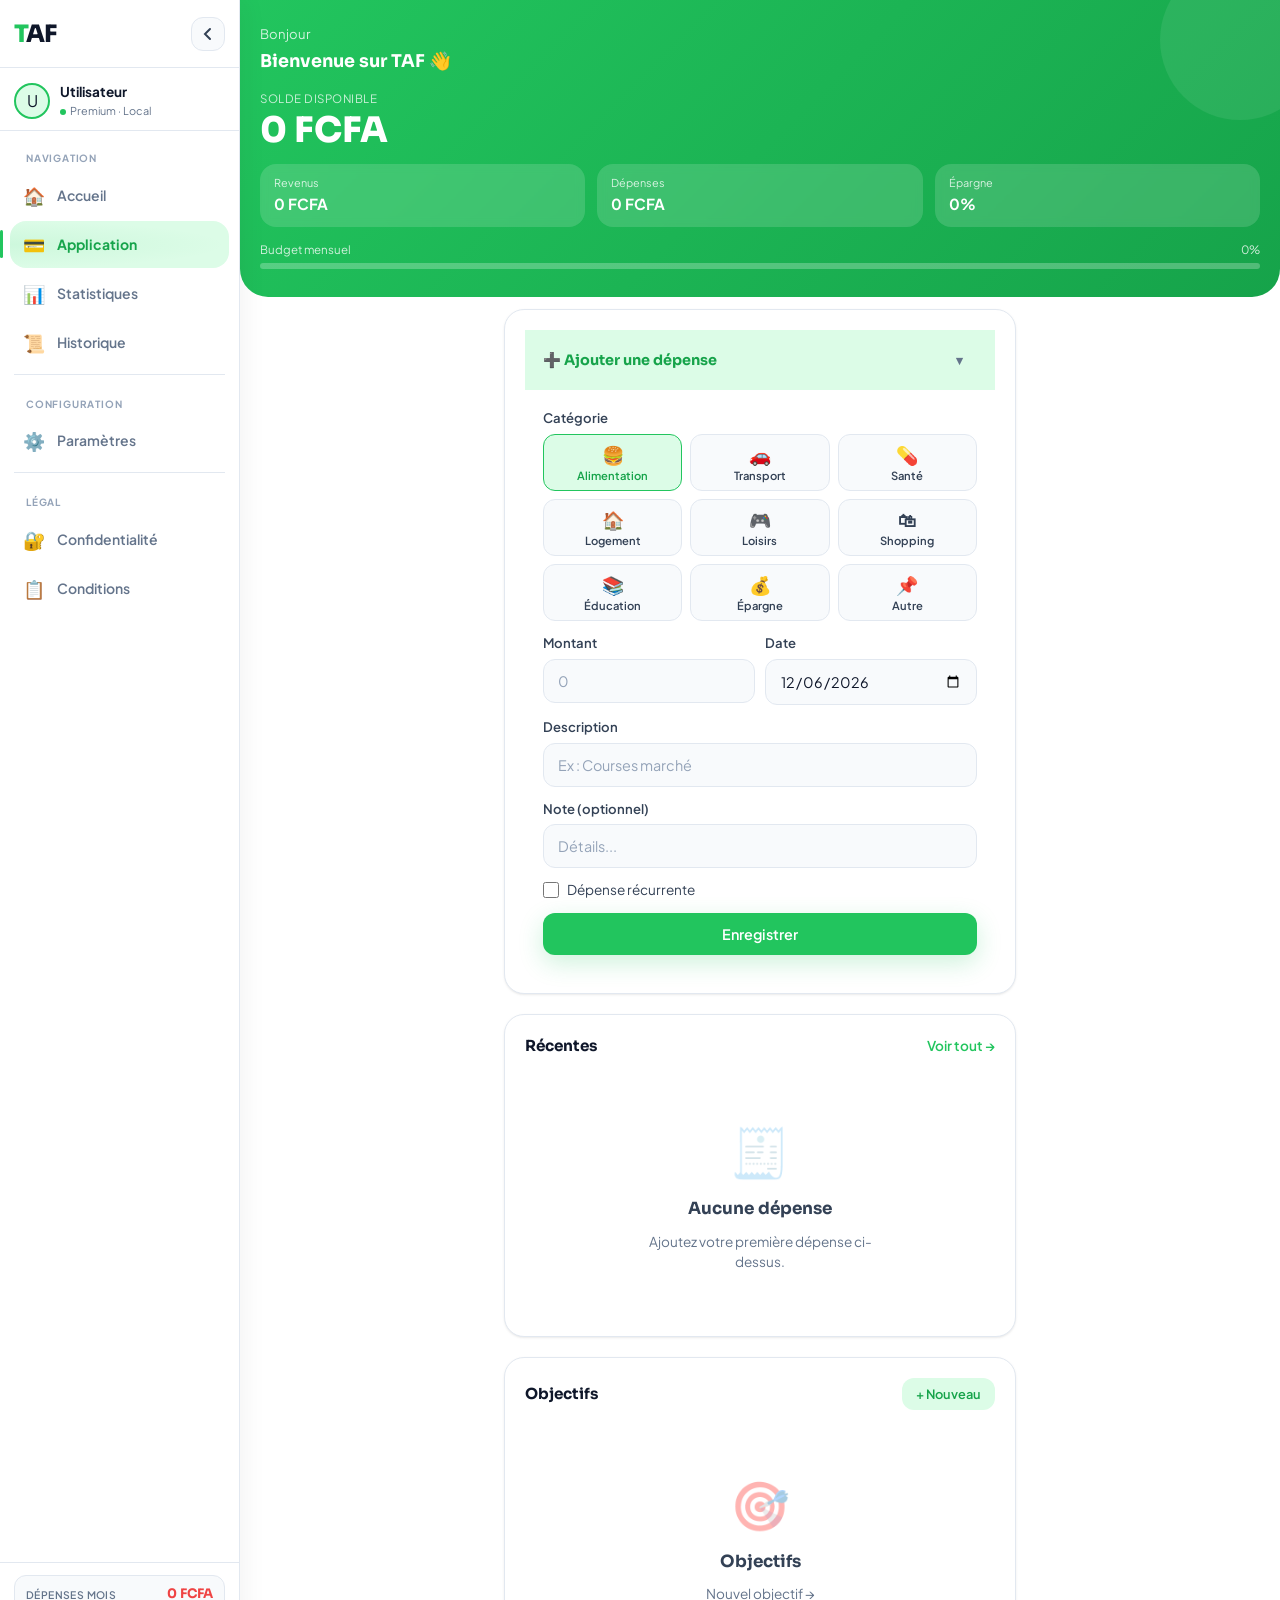
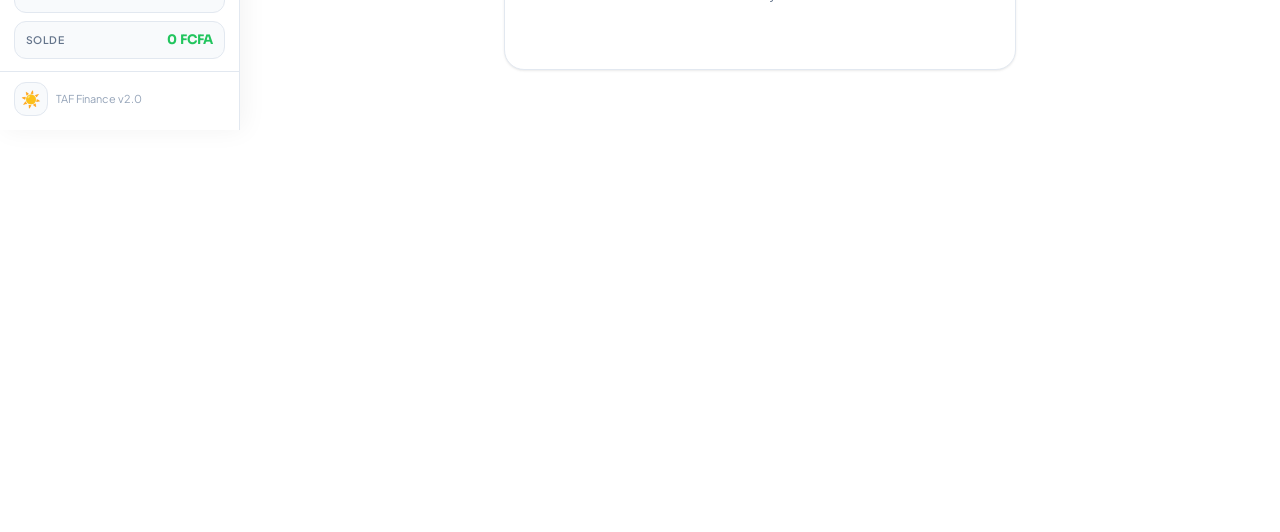
==== commit 606e35dc: "Add files via upload mise a jour" ====
--- a/app.html
+++ b/app.html
@@ -3,7 +3,7 @@
 <head>
   <meta charset="UTF-8"/>
   <meta name="viewport" content="width=device-width,initial-scale=1,viewport-fit=cover"/>
-  <title>TAF — App</title>
+  <title>TAF - Suivi des dépenses et gestion financière</title>
   <link rel="stylesheet" href="style.css"/>
   <style>
     /* ── App-specific styles ── */
--- a/style.css
+++ b/style.css
@@ -423,20 +423,269 @@
   :root { --nav-h: 68px; }
   .container { padding: 0 24px; }
 }
+
+/* ── Mobile: old desktop-nav hidden, sidebar hidden ──────── */
+.desktop-nav  { display: none; }
+.taf-sidebar  { display: none; }
+.sidebar-overlay { display: none; }
+
+/* ═══════════════════════════════════════════════════════════
+   DESKTOP SIDEBAR — 900px+
+   Sidebar fixe à gauche, contenu décalé, top-nav masqué
+═══════════════════════════════════════════════════════════ */
 @media (min-width: 900px) {
-  .bottom-nav { display: none; }
-  .page-content { padding-bottom: 40px; }
-  .top-nav { border-bottom: 1px solid var(--border); }
-  .desktop-nav { display: flex; gap: 4px; }
-}
-.desktop-nav { display: none; }
-.desktop-nav a {
-  padding: 8px 14px; border-radius: var(--radius);
-  font-size: 0.85rem; font-weight: 600; color: var(--text-3);
-  transition: all var(--transition);
-}
-.desktop-nav a:hover   { background: var(--bg-2); color: var(--text-1); }
-.desktop-nav a.active  { color: var(--primary); background: var(--primary-l); }
+
+  /* ── Layout root variables ── */
+  :root {
+    --sidebar-w:       240px;
+    --sidebar-w-coll:  68px;
+    --sidebar-trans:   0.28s cubic-bezier(0.4, 0, 0.2, 1);
+  }
+
+  /* ── Hide mobile-only elements ── */
+  .bottom-nav { display: none !important; }
+  .top-nav    { display: none !important; }
+
+  /* ── Body gets left padding for sidebar ── */
+  body.has-sidebar {
+    padding-left: var(--sidebar-w);
+    transition: padding-left var(--sidebar-trans);
+  }
+  body.has-sidebar.sidebar-collapsed {
+    padding-left: var(--sidebar-w-coll);
+  }
+
+  /* ── Page content resets ── */
+  body.has-sidebar .page-content {
+    padding-top: 0;
+    padding-bottom: 40px;
+    min-height: 100vh;
+  }
+
+  /* ── Sidebar element ── */
+  .taf-sidebar {
+    display: flex;
+    flex-direction: column;
+    position: fixed;
+    top: 0; left: 0; bottom: 0;
+    width: var(--sidebar-w);
+    z-index: 200;
+    background: var(--surface);
+    border-right: 1px solid var(--border);
+    box-shadow: 4px 0 24px rgba(0,0,0,0.05);
+    transition: width var(--sidebar-trans);
+    overflow: hidden;
+  }
+
+  body.sidebar-collapsed .taf-sidebar {
+    width: var(--sidebar-w-coll);
+  }
+
+  /* ── Sidebar header (logo + toggle) ── */
+  .sb-header {
+    display: flex;
+    align-items: center;
+    justify-content: space-between;
+    padding: 0 14px;
+    height: 68px;
+    border-bottom: 1px solid var(--border);
+    flex-shrink: 0;
+    gap: 8px;
+  }
+  .sb-logo {
+    font-family: var(--font-head);
+    font-size: 1.5rem; font-weight: 800;
+    color: var(--primary); letter-spacing: -1px;
+    white-space: nowrap;
+    opacity: 1;
+    transition: opacity var(--sidebar-trans), transform var(--sidebar-trans);
+  }
+  .sb-logo span { color: var(--text-1); }
+  body.sidebar-collapsed .sb-logo {
+    opacity: 0;
+    transform: translateX(-10px);
+    pointer-events: none;
+  }
+  .sb-toggle {
+    width: 34px; height: 34px; border-radius: var(--radius);
+    background: var(--bg-2); border: 1px solid var(--border);
+    display: flex; align-items: center; justify-content: center;
+    cursor: pointer; flex-shrink: 0;
+    transition: all var(--transition);
+    color: var(--text-2);
+  }
+  .sb-toggle:hover { background: var(--primary-l); color: var(--primary-d); border-color: var(--primary); }
+  .sb-toggle svg { transition: transform var(--sidebar-trans); }
+  body.sidebar-collapsed .sb-toggle svg { transform: rotate(180deg); }
+
+  /* ── User block ── */
+  .sb-user {
+    display: flex; align-items: center; gap: 10px;
+    padding: 14px 14px 10px;
+    border-bottom: 1px solid var(--border);
+    flex-shrink: 0;
+    overflow: hidden;
+  }
+  .sb-avatar {
+    width: 36px; height: 36px; border-radius: 50%; flex-shrink: 0;
+    background: var(--primary-l);
+    border: 2px solid var(--primary);
+    display: flex; align-items: center; justify-content: center;
+    font-size: 16px; overflow: hidden; position: relative;
+  }
+  .sb-avatar img {
+    position: absolute; inset: 0; width: 100%; height: 100%;
+    object-fit: cover; border-radius: 50%; display: none;
+  }
+  .sb-user-info {
+    min-width: 0; flex: 1;
+    transition: opacity var(--sidebar-trans);
+  }
+  body.sidebar-collapsed .sb-user-info { opacity: 0; pointer-events: none; }
+  .sb-user-name {
+    font-size: 0.85rem; font-weight: 700;
+    color: var(--text-1); white-space: nowrap; overflow: hidden; text-overflow: ellipsis;
+  }
+  .sb-user-role {
+    font-size: 0.68rem; color: var(--text-3);
+    display: flex; align-items: center; gap: 4px; margin-top: 1px;
+  }
+  .sb-user-dot { width: 6px; height: 6px; border-radius: 50%; background: var(--primary); }
+
+  /* ── Nav section label ── */
+  .sb-section-label {
+    font-size: 0.62rem; font-weight: 700;
+    letter-spacing: 0.8px; text-transform: uppercase;
+    color: var(--text-4); padding: 14px 16px 6px;
+    white-space: nowrap;
+    transition: opacity var(--sidebar-trans);
+  }
+  body.sidebar-collapsed .sb-section-label { opacity: 0; }
+
+  /* ── Nav items ── */
+  .sb-nav { flex: 1; overflow-y: auto; overflow-x: hidden; padding: 6px 10px; }
+  .sb-nav::-webkit-scrollbar { width: 3px; }
+  .sb-nav::-webkit-scrollbar-thumb { background: var(--border-2); border-radius: 2px; }
+
+  .sb-item {
+    display: flex; align-items: center; gap: 11px;
+    padding: 10px 12px; border-radius: var(--radius-lg);
+    color: var(--text-3); font-size: 0.875rem; font-weight: 600;
+    cursor: pointer; white-space: nowrap;
+    transition: all var(--transition);
+    position: relative; margin-bottom: 2px;
+    text-decoration: none;
+    -webkit-tap-highlight-color: transparent;
+  }
+  .sb-item:hover {
+    background: var(--bg-2);
+    color: var(--text-1);
+  }
+  .sb-item.active {
+    background: var(--primary-l);
+    color: var(--primary-d);
+    font-weight: 700;
+  }
+  .sb-item.active .sb-item-icon { filter: none; }
+  .sb-item:active { transform: scale(0.97); }
+
+  /* Active left bar */
+  .sb-item.active::before {
+    content: '';
+    position: absolute; left: -10px; top: 20%; bottom: 20%;
+    width: 3px; border-radius: 2px;
+    background: var(--primary);
+  }
+
+  .sb-item-icon {
+    font-size: 18px; flex-shrink: 0; width: 24px;
+    display: flex; align-items: center; justify-content: center;
+    transition: transform var(--transition);
+  }
+  .sb-item:hover .sb-item-icon { transform: scale(1.12); }
+
+  .sb-item-label {
+    flex: 1; transition: opacity var(--sidebar-trans);
+    overflow: hidden; text-overflow: ellipsis;
+  }
+  body.sidebar-collapsed .sb-item-label { opacity: 0; pointer-events: none; }
+
+  .sb-item-badge {
+    font-size: 0.6rem; font-weight: 700; padding: 2px 6px;
+    border-radius: 10px; background: var(--primary); color: #fff;
+    transition: opacity var(--sidebar-trans);
+  }
+  body.sidebar-collapsed .sb-item-badge { opacity: 0; }
+
+  /* Tooltip on collapsed */
+  .sb-item .sb-tooltip {
+    display: none;
+    position: absolute; left: calc(var(--sidebar-w-coll) - 6px);
+    top: 50%; transform: translateY(-50%);
+    background: var(--text-1); color: var(--bg);
+    font-size: 0.75rem; font-weight: 600;
+    padding: 5px 10px; border-radius: var(--radius-sm);
+    white-space: nowrap; pointer-events: none; z-index: 300;
+    box-shadow: var(--shadow-md);
+  }
+  body.sidebar-collapsed .sb-item:hover .sb-tooltip { display: block; }
+
+  /* Divider */
+  .sb-divider {
+    height: 1px; background: var(--border);
+    margin: 8px 4px;
+  }
+
+  /* ── Mini stat chips (balance + dépenses) ── */
+  .sb-stats {
+    padding: 12px 14px;
+    border-top: 1px solid var(--border);
+    display: flex; flex-direction: column; gap: 8px;
+    flex-shrink: 0;
+    transition: opacity var(--sidebar-trans);
+  }
+  body.sidebar-collapsed .sb-stats { opacity: 0; pointer-events: none; }
+  .sb-stat-chip {
+    display: flex; align-items: center; justify-content: space-between;
+    background: var(--bg-2); border: 1px solid var(--border);
+    border-radius: var(--radius); padding: 8px 11px;
+  }
+  .sb-stat-chip-label {
+    font-size: 0.65rem; font-weight: 600; color: var(--text-3);
+    text-transform: uppercase; letter-spacing: 0.4px;
+  }
+  .sb-stat-chip-val {
+    font-family: var(--font-head);
+    font-size: 0.82rem; font-weight: 700;
+  }
+
+  /* ── Footer ── */
+  .sb-footer {
+    padding: 10px 14px 14px;
+    border-top: 1px solid var(--border);
+    flex-shrink: 0;
+    display: flex; align-items: center; gap: 8px;
+  }
+  .sb-theme-btn {
+    width: 34px; height: 34px; border-radius: var(--radius);
+    background: var(--bg-2); border: 1px solid var(--border);
+    display: flex; align-items: center; justify-content: center;
+    font-size: 16px; cursor: pointer; flex-shrink: 0;
+    transition: all var(--transition);
+  }
+  .sb-theme-btn:hover { background: var(--primary-l); border-color: var(--primary); }
+  .sb-footer-text {
+    font-size: 0.68rem; color: var(--text-4);
+    transition: opacity var(--sidebar-trans);
+    white-space: nowrap; overflow: hidden;
+  }
+  body.sidebar-collapsed .sb-footer-text { opacity: 0; }
+
+  /* ── Container max-width adjustment ── */
+  .container    { max-width: 560px; }
+  .container-lg { max-width: 980px; }
+
+} /* end @media 900px */
 
 /* ══════════════════════════════════════════════
    PAGE TRANSITION SYSTEM
@@ -679,4 +928,841 @@
   font-size: 0.85rem; font-weight: 600; color: var(--primary);
   cursor: pointer; transition: opacity var(--transition);
 }
-.back-link:hover { opacity: 0.75; }+.back-link:hover { opacity: 0.75; }
+/* ══════════════════════════════════════════════════════════
+   TAF ANIMATIONS v2.0 — Professional Fintech Layer
+   Thème : vert clair + blanc | Style : moderne & premium
+══════════════════════════════════════════════════════════ */
+
+/* ─── 1. KEYFRAMES GLOBAUX ──────────────────────────────── */
+
+@keyframes fadeIn {
+  from { opacity: 0; }
+  to   { opacity: 1; }
+}
+
+@keyframes slideUp {
+  from { opacity: 0; transform: translateY(20px); }
+  to   { opacity: 1; transform: translateY(0); }
+}
+
+@keyframes slideDown {
+  from { opacity: 0; transform: translateY(-16px); }
+  to   { opacity: 1; transform: translateY(0); }
+}
+
+@keyframes slideInLeft {
+  from { opacity: 0; transform: translateX(-20px); }
+  to   { opacity: 1; transform: translateX(0); }
+}
+
+@keyframes slideInRight {
+  from { opacity: 0; transform: translateX(20px); }
+  to   { opacity: 1; transform: translateX(0); }
+}
+
+@keyframes scaleIn {
+  from { opacity: 0; transform: scale(0.92); }
+  to   { opacity: 1; transform: scale(1); }
+}
+
+@keyframes scaleInBounce {
+  0%   { opacity: 0; transform: scale(0.85); }
+  70%  { transform: scale(1.04); }
+  100% { opacity: 1; transform: scale(1); }
+}
+
+@keyframes shimmer {
+  0%   { background-position: -200% center; }
+  100% { background-position: 200% center; }
+}
+
+@keyframes countUp {
+  from { opacity: 0; transform: translateY(8px) scale(0.95); }
+  to   { opacity: 1; transform: translateY(0) scale(1); }
+}
+
+@keyframes progressGrow {
+  from { width: 0% !important; }
+}
+
+@keyframes ripple {
+  0%   { transform: scale(0); opacity: 0.4; }
+  100% { transform: scale(4); opacity: 0; }
+}
+
+@keyframes float {
+  0%, 100% { transform: translateY(0); }
+  50%       { transform: translateY(-6px); }
+}
+
+@keyframes glow {
+  0%, 100% { box-shadow: 0 0 0 0 rgba(34,197,94,0); }
+  50%       { box-shadow: 0 0 0 6px rgba(34,197,94,0.15); }
+}
+
+@keyframes navItemAppear {
+  from { opacity: 0; transform: translateX(-12px); }
+  to   { opacity: 1; transform: translateX(0); }
+}
+
+@keyframes badgePop {
+  0%   { transform: scale(0); }
+  70%  { transform: scale(1.15); }
+  100% { transform: scale(1); }
+}
+
+@keyframes numberRoll {
+  from { opacity: 0; transform: translateY(10px); filter: blur(4px); }
+  to   { opacity: 1; transform: translateY(0); filter: blur(0); }
+}
+
+@keyframes cardFlicker {
+  0%   { box-shadow: var(--shadow-sm); }
+  50%  { box-shadow: var(--shadow), 0 0 0 2px rgba(34,197,94,0.1); }
+  100% { box-shadow: var(--shadow-sm); }
+}
+
+@keyframes iconBounce {
+  0%, 100% { transform: translateY(0) scale(1); }
+  30%       { transform: translateY(-4px) scale(1.1); }
+  60%       { transform: translateY(0) scale(0.97); }
+}
+
+@keyframes dotPulse {
+  0%, 100% { transform: scale(1); opacity: 1; }
+  50%       { transform: scale(1.5); opacity: 0.7; }
+}
+
+@keyframes barGrow {
+  from { transform: scaleY(0); transform-origin: bottom; opacity: 0; }
+  to   { transform: scaleY(1); transform-origin: bottom; opacity: 1; }
+}
+
+@keyframes logoPulse {
+  0%  { text-shadow: 0 0 0 rgba(34,197,94,0); }
+  50% { text-shadow: 0 0 24px rgba(34,197,94,0.35); }
+  100%{ text-shadow: 0 0 0 rgba(34,197,94,0); }
+}
+
+/* ─── 2. PAGE TRANSITION — AMÉLIORÉE ────────────────────── */
+
+#page-loader {
+  background: var(--bg);
+  display: flex; flex-direction: column;
+  align-items: center; justify-content: center; gap: 24px;
+}
+
+/* Logo animé dans le loader */
+.loader-logo {
+  animation: loaderPulse 1.2s ease-in-out infinite, logoPulse 2s ease-in-out infinite;
+  position: relative;
+}
+
+/* Cercles décoratifs autour du loader */
+.loader-logo::before,
+.loader-logo::after {
+  content: '';
+  position: absolute;
+  border-radius: 50%;
+  border: 1.5px solid rgba(34,197,94,0.2);
+  animation: loaderRing 1.8s ease-in-out infinite;
+}
+.loader-logo::before {
+  inset: -16px;
+  animation-delay: 0s;
+}
+.loader-logo::after {
+  inset: -28px;
+  animation-delay: 0.3s;
+}
+@keyframes loaderRing {
+  0%   { opacity: 0; transform: scale(0.9); }
+  50%  { opacity: 1; }
+  100% { opacity: 0; transform: scale(1.1); }
+}
+
+/* Entrance page */
+.page-enter {
+  animation: slideUp 0.38s cubic-bezier(0.32, 0.72, 0, 1) both;
+}
+
+/* ─── 3. SCROLL REVEAL (Intersection Observer) ───────────── */
+
+.reveal {
+  opacity: 0;
+  transform: translateY(18px);
+  transition: opacity 0.45s cubic-bezier(0.4,0,0.2,1),
+              transform 0.45s cubic-bezier(0.4,0,0.2,1);
+}
+.reveal.visible {
+  opacity: 1;
+  transform: translateY(0);
+}
+
+.reveal-left {
+  opacity: 0;
+  transform: translateX(-18px);
+  transition: opacity 0.4s ease, transform 0.4s ease;
+}
+.reveal-left.visible { opacity: 1; transform: translateX(0); }
+
+.reveal-right {
+  opacity: 0;
+  transform: translateX(18px);
+  transition: opacity 0.4s ease, transform 0.4s ease;
+}
+.reveal-right.visible { opacity: 1; transform: translateX(0); }
+
+.reveal-scale {
+  opacity: 0;
+  transform: scale(0.94);
+  transition: opacity 0.4s ease, transform 0.4s cubic-bezier(0.34,1.56,0.64,1);
+}
+.reveal-scale.visible { opacity: 1; transform: scale(1); }
+
+/* Délais pour staggering automatique */
+.reveal-stagger > *:nth-child(1)  { transition-delay: 0.04s; }
+.reveal-stagger > *:nth-child(2)  { transition-delay: 0.09s; }
+.reveal-stagger > *:nth-child(3)  { transition-delay: 0.14s; }
+.reveal-stagger > *:nth-child(4)  { transition-delay: 0.19s; }
+.reveal-stagger > *:nth-child(5)  { transition-delay: 0.24s; }
+.reveal-stagger > *:nth-child(6)  { transition-delay: 0.29s; }
+.reveal-stagger > *:nth-child(7)  { transition-delay: 0.34s; }
+.reveal-stagger > *:nth-child(8)  { transition-delay: 0.39s; }
+
+/* ─── 4. BOUTONS — micro-interactions ───────────────────── */
+
+/* Ripple effect sur tous les boutons */
+.btn {
+  position: relative;
+  overflow: hidden;
+}
+
+.btn::after {
+  content: '';
+  position: absolute;
+  inset: 0;
+  background: radial-gradient(circle, rgba(255,255,255,0.25) 0%, transparent 70%);
+  opacity: 0;
+  transition: opacity 0.3s ease;
+  pointer-events: none;
+}
+.btn:active::after { opacity: 1; }
+
+/* Hover lift subtil */
+.btn-primary:hover,
+.btn-secondary:hover {
+  transform: translateY(-1px);
+  box-shadow: var(--shadow-green), 0 4px 16px rgba(34,197,94,0.2);
+}
+.btn-primary:active,
+.btn-secondary:active {
+  transform: translateY(0) scale(0.97);
+}
+
+/* Navigation buttons */
+.nav-btn {
+  transition: all 0.2s cubic-bezier(0.4,0,0.2,1);
+}
+.nav-btn:hover {
+  background: var(--primary-l) !important;
+  color: var(--primary-d) !important;
+  transform: scale(1.08);
+}
+.nav-btn:active { transform: scale(0.92) !important; }
+
+/* Danger button pulse on hover */
+.btn-danger:hover {
+  animation: glow 0.6s ease forwards;
+  transform: translateY(-1px);
+}
+
+/* ─── 5. CARTES (cards) — hover élévation ───────────────── */
+
+.card {
+  transition: transform 0.22s cubic-bezier(0.4,0,0.2,1),
+              box-shadow 0.22s cubic-bezier(0.4,0,0.2,1);
+}
+
+@media (hover: hover) {
+  .card:hover {
+    transform: translateY(-2px);
+    box-shadow: var(--shadow-md);
+  }
+}
+
+/* Stat cards */
+.stat-card {
+  transition: transform 0.22s cubic-bezier(0.4,0,0.2,1),
+              box-shadow 0.22s cubic-bezier(0.4,0,0.2,1),
+              border-color 0.22s ease;
+}
+@media (hover: hover) {
+  .stat-card:hover {
+    transform: translateY(-3px);
+    box-shadow: var(--shadow-md);
+    border-color: var(--primary);
+  }
+}
+
+/* KPI cards */
+.kpi-card {
+  transition: transform 0.22s ease, box-shadow 0.22s ease, border-color 0.22s ease;
+}
+@media (hover: hover) {
+  .kpi-card:hover {
+    transform: translateY(-2px) scale(1.01);
+    box-shadow: var(--shadow);
+    border-color: rgba(34,197,94,0.4);
+  }
+}
+
+/* Settings rows */
+.settings-row {
+  transition: background 0.18s ease, padding-left 0.18s ease;
+}
+@media (hover: hover) {
+  .settings-row:hover {
+    background: var(--bg-2);
+    padding-left: 22px;
+  }
+}
+
+/* Legal cards */
+.legal-card {
+  transition: transform 0.22s ease, box-shadow 0.22s ease;
+}
+@media (hover: hover) {
+  .legal-card:hover {
+    transform: translateY(-1px);
+    box-shadow: var(--shadow);
+  }
+}
+
+/* Feature cards (landing) */
+.feat-card {
+  transition: transform 0.25s cubic-bezier(0.4,0,0.2,1),
+              box-shadow 0.25s ease,
+              border-color 0.25s ease;
+}
+@media (hover: hover) {
+  .feat-card:hover {
+    transform: translateY(-5px) scale(1.01);
+    box-shadow: var(--shadow-md), 0 0 0 1px rgba(34,197,94,0.15);
+    border-color: rgba(34,197,94,0.3);
+  }
+  .feat-card:hover .feat-icon {
+    animation: iconBounce 0.5s ease;
+  }
+}
+
+/* ─── 6. ICÔNES (icon-circle) — interactions ─────────────── */
+
+.icon-circle {
+  transition: transform 0.22s cubic-bezier(0.34,1.56,0.64,1);
+}
+@media (hover: hover) {
+  .icon-circle:hover { transform: scale(1.12) rotate(-4deg); }
+}
+
+/* ─── 7. PROGRESS BARS — animation grow ─────────────────── */
+
+.progress-fill {
+  animation: progressGrow 0.8s cubic-bezier(0.4,0,0.2,1) both;
+  animation-delay: 0.2s;
+}
+
+/* Shimmer sur les progress bars */
+.progress-fill::after {
+  content: '';
+  position: absolute;
+  inset: 0;
+  background: linear-gradient(90deg,
+    transparent 0%,
+    rgba(255,255,255,0.35) 50%,
+    transparent 100%);
+  background-size: 200% 100%;
+  animation: shimmer 2.4s ease-in-out infinite;
+  border-radius: inherit;
+}
+.progress-bar { position: relative; }
+
+/* ─── 8. BADGES — pop animation ─────────────────────────── */
+
+.badge {
+  animation: badgePop 0.35s cubic-bezier(0.34,1.56,0.64,1) both;
+}
+
+/* ─── 9. BOTTOM NAV — interactions ──────────────────────── */
+
+.bnav-item {
+  transition: color 0.2s ease, transform 0.2s cubic-bezier(0.34,1.56,0.64,1);
+}
+.bnav-item:active { transform: scale(0.88); }
+.bnav-item.active {
+  animation: navItemAppear 0.3s cubic-bezier(0.4,0,0.2,1) both;
+}
+
+.bnav-item .bnav-icon {
+  transition: transform 0.25s cubic-bezier(0.34,1.56,0.64,1);
+}
+.bnav-item:active .bnav-icon { transform: scale(0.82) !important; }
+.bnav-item.active .bnav-icon { transform: scale(1.18) !important; }
+
+.bnav-dot {
+  animation: dotPulse 1.8s ease-in-out infinite;
+  transition: transform 0.25s ease;
+}
+
+/* ─── 10. MODAL — animation entrée ──────────────────────── */
+
+.modal {
+  transition: transform 0.38s cubic-bezier(0.32, 0.72, 0, 1),
+              opacity 0.3s ease;
+}
+.modal-overlay { transition: opacity 0.28s ease; }
+.modal-overlay.open .modal {
+  animation: none; /* override for smooth slide */
+}
+
+/* Handle geste */
+.modal-handle {
+  transition: background 0.2s ease, width 0.2s ease;
+  cursor: grab;
+}
+.modal-handle:hover { background: var(--primary); width: 48px; margin: 0 auto 20px; }
+
+/* ─── 11. SIDEBAR DESKTOP — animations ──────────────────── */
+
+@media (min-width: 900px) {
+
+  /* Items sidebar apparition séquentielle */
+  .taf-sidebar .sb-item {
+    animation: navItemAppear 0.3s cubic-bezier(0.4,0,0.2,1) both;
+  }
+  .taf-sidebar .sb-item:nth-child(1) { animation-delay: 0.05s; }
+  .taf-sidebar .sb-item:nth-child(2) { animation-delay: 0.10s; }
+  .taf-sidebar .sb-item:nth-child(3) { animation-delay: 0.15s; }
+  .taf-sidebar .sb-item:nth-child(4) { animation-delay: 0.20s; }
+  .taf-sidebar .sb-item:nth-child(5) { animation-delay: 0.25s; }
+  .taf-sidebar .sb-item:nth-child(6) { animation-delay: 0.30s; }
+  .taf-sidebar .sb-item:nth-child(7) { animation-delay: 0.35s; }
+
+  /* Active item glow */
+  .sb-item.active {
+    animation: none;
+    position: relative;
+  }
+  .sb-item.active::after {
+    content: '';
+    position: absolute;
+    inset: 0;
+    border-radius: var(--radius-lg);
+    background: radial-gradient(ellipse at left, rgba(34,197,94,0.08) 0%, transparent 70%);
+    pointer-events: none;
+  }
+
+  /* Hover sidebar item */
+  .sb-item {
+    transition: all 0.18s cubic-bezier(0.4,0,0.2,1);
+  }
+  @media (hover: hover) {
+    .sb-item:hover {
+      background: var(--bg-2);
+      color: var(--text-1);
+      padding-left: 16px;
+    }
+    .sb-item:hover .sb-item-icon {
+      transform: scale(1.15) rotate(-3deg);
+    }
+  }
+
+  /* Logo sidebar pulse */
+  .sb-logo {
+    transition: all 0.28s ease;
+  }
+  @media (hover: hover) {
+    .sb-logo:hover { letter-spacing: 0px; }
+  }
+
+  /* Toggle button rotate */
+  .sb-toggle {
+    transition: all 0.22s ease;
+  }
+  @media (hover: hover) {
+    .sb-toggle:hover { transform: scale(1.08); }
+  }
+  .sb-toggle:active { transform: scale(0.92); }
+
+  /* Stat chips hover */
+  .sb-stat-chip {
+    transition: all 0.2s ease;
+  }
+  @media (hover: hover) {
+    .sb-stat-chip:hover {
+      border-color: var(--primary);
+      background: var(--primary-l);
+    }
+  }
+
+  /* Avatar pulse */
+  .sb-avatar {
+    transition: all 0.25s cubic-bezier(0.34,1.56,0.64,1);
+  }
+  @media (hover: hover) {
+    .sb-avatar:hover { transform: scale(1.1); border-color: var(--primary-d); }
+  }
+
+  /* Theme button spin on click */
+  .sb-theme-btn {
+    transition: transform 0.3s cubic-bezier(0.34,1.56,0.64,1), background 0.2s ease;
+  }
+  .sb-theme-btn:active { transform: rotate(180deg) scale(0.9); }
+
+}
+
+/* ─── 12. TOAST — améliorée ──────────────────────────────── */
+
+@keyframes toastIn {
+  from { opacity:0; transform: translateY(-16px) scale(0.92) translateX(10px); }
+  to   { opacity:1; transform: translateY(0) scale(1) translateX(0); }
+}
+@keyframes toastOut {
+  to { opacity:0; transform: translateY(-12px) scale(0.92); }
+}
+
+.toast {
+  animation: toastIn 0.32s cubic-bezier(0.34,1.56,0.64,1) both;
+}
+
+/* ─── 13. ÉLÉMENTS SPÉCIAUX ──────────────────────────────── */
+
+/* Valeurs financières (countUp) */
+.stat-card-value,
+.kpi-val,
+.balance-amount,
+.donut-total {
+  animation: numberRoll 0.5s cubic-bezier(0.4,0,0.2,1) both;
+  animation-delay: 0.1s;
+}
+
+/* Empty state icon */
+.empty-state .es-icon {
+  animation: float 3s ease-in-out infinite;
+}
+
+/* Logo nav */
+.nav-logo,
+.land-logo,
+.sb-logo {
+  transition: color 0.2s ease, transform 0.2s cubic-bezier(0.34,1.56,0.64,1);
+}
+@media (hover: hover) {
+  .nav-logo:hover,
+  .land-logo:hover { transform: scale(1.04); }
+}
+
+/* Hero CTA button */
+.btn-hero {
+  transition: all 0.25s cubic-bezier(0.4,0,0.2,1);
+  position: relative;
+  overflow: hidden;
+}
+.btn-hero::before {
+  content: '';
+  position: absolute;
+  inset: -2px;
+  border-radius: inherit;
+  background: linear-gradient(135deg, rgba(255,255,255,0.2) 0%, transparent 60%);
+  opacity: 0;
+  transition: opacity 0.3s ease;
+}
+@media (hover: hover) {
+  .btn-hero:hover::before { opacity: 1; }
+  .btn-hero:hover { transform: translateY(-3px) scale(1.02); }
+}
+.btn-hero:active { transform: scale(0.97) !important; }
+
+/* Filter chips */
+.filter-chip,
+.cat-filter-item {
+  transition: all 0.18s cubic-bezier(0.4,0,0.2,1);
+}
+@media (hover: hover) {
+  .filter-chip:hover,
+  .cat-filter-item:hover {
+    transform: translateY(-1px);
+    box-shadow: var(--shadow-sm);
+  }
+}
+.filter-chip:active,
+.cat-filter-item:active { transform: scale(0.94); }
+
+.filter-chip.active,
+.cat-filter-item.active {
+  animation: scaleInBounce 0.3s cubic-bezier(0.34,1.56,0.64,1) both;
+}
+
+/* Historique items */
+.hist-item {
+  transition: transform 0.2s ease, box-shadow 0.2s ease;
+}
+@media (hover: hover) {
+  .hist-item:hover {
+    transform: translateX(3px);
+    box-shadow: var(--shadow);
+  }
+}
+
+/* Delete button */
+.hi-del {
+  transition: all 0.2s cubic-bezier(0.34,1.56,0.64,1) !important;
+}
+@media (hover: hover) {
+  .hi-del:hover {
+    transform: scale(1.15) rotate(5deg) !important;
+    background: var(--red) !important;
+    color: #fff !important;
+  }
+}
+
+/* Search input focus */
+.search-input:focus {
+  transform: scaleX(1.005);
+  transform-origin: left;
+}
+
+/* Back link */
+.back-link {
+  transition: all 0.2s ease;
+}
+@media (hover: hover) {
+  .back-link:hover {
+    transform: translateX(-3px);
+    opacity: 0.8;
+  }
+}
+
+/* Month selector buttons */
+.month-btn {
+  transition: all 0.2s cubic-bezier(0.34,1.56,0.64,1) !important;
+}
+@media (hover: hover) {
+  .month-btn:hover {
+    transform: scale(1.12);
+  }
+}
+.month-btn:active { transform: scale(0.88) !important; }
+
+/* ─── 14. GRAPHIQUES — canvas animations ─────────────────── */
+
+/* Wrapper pour les canvas avec effet d'apparition */
+.donut-wrap canvas,
+.bar-chart-wrap canvas {
+  animation: scaleIn 0.5s cubic-bezier(0.4,0,0.2,1) both;
+  animation-delay: 0.15s;
+}
+
+.donut-center {
+  animation: fadeIn 0.6s ease both;
+  animation-delay: 0.35s;
+}
+
+/* Légende items */
+.legend-item {
+  animation: slideUp 0.35s cubic-bezier(0.4,0,0.2,1) both;
+}
+.legend-item:nth-child(1) { animation-delay: 0.25s; }
+.legend-item:nth-child(2) { animation-delay: 0.32s; }
+.legend-item:nth-child(3) { animation-delay: 0.39s; }
+.legend-item:nth-child(4) { animation-delay: 0.46s; }
+.legend-item:nth-child(5) { animation-delay: 0.53s; }
+
+/* Top cat items */
+.top-cat-item {
+  animation: slideInLeft 0.35s cubic-bezier(0.4,0,0.2,1) both;
+}
+.top-cat-item:nth-child(1) { animation-delay: 0.1s; }
+.top-cat-item:nth-child(2) { animation-delay: 0.17s; }
+.top-cat-item:nth-child(3) { animation-delay: 0.24s; }
+.top-cat-item:nth-child(4) { animation-delay: 0.31s; }
+.top-cat-item:nth-child(5) { animation-delay: 0.38s; }
+
+/* ─── 15. LANDING PAGE — animations spéciales ────────────── */
+
+/* Stats band items */
+.sb-item-band {
+  transition: transform 0.25s ease;
+}
+@media (hover: hover) {
+  .sb-item-band:hover { transform: translateY(-3px); }
+}
+
+/* Features grid animation */
+.feat-card:nth-child(1) { animation: slideUp 0.45s ease both; animation-delay: 0.1s; }
+.feat-card:nth-child(2) { animation: slideUp 0.45s ease both; animation-delay: 0.18s; }
+.feat-card:nth-child(3) { animation: slideUp 0.45s ease both; animation-delay: 0.26s; }
+.feat-card:nth-child(4) { animation: slideUp 0.45s ease both; animation-delay: 0.34s; }
+.feat-card:nth-child(5) { animation: slideUp 0.45s ease both; animation-delay: 0.42s; }
+.feat-card:nth-child(6) { animation: slideUp 0.45s ease both; animation-delay: 0.50s; }
+
+/* ─── 16. TOGGLE SWITCH — animation ─────────────────────── */
+
+.toggle-track {
+  transition: background 0.25s ease, box-shadow 0.25s ease;
+}
+.toggle-switch input:checked + .toggle-track {
+  box-shadow: 0 0 0 3px rgba(34,197,94,0.15);
+}
+.toggle-track::after {
+  transition: transform 0.28s cubic-bezier(0.34,1.56,0.64,1),
+              box-shadow 0.2s ease !important;
+}
+.toggle-switch input:checked + .toggle-track::after {
+  box-shadow: 0 2px 8px rgba(34,197,94,0.3);
+}
+
+/* ─── 17. INPUT FIELDS — focus animations ────────────────── */
+
+.input {
+  transition: border-color 0.22s ease,
+              box-shadow 0.22s ease,
+              background 0.22s ease,
+              transform 0.15s ease;
+}
+.input:focus { transform: translateY(-1px); }
+
+/* ─── 18. PROFILE AVATAR ─────────────────────────────────── */
+
+.profile-avatar {
+  transition: all 0.25s cubic-bezier(0.34,1.56,0.64,1);
+}
+@media (hover: hover) {
+  .profile-avatar:hover {
+    transform: scale(1.06);
+    box-shadow: 0 0 0 4px rgba(34,197,94,0.2);
+  }
+}
+
+/* ─── 19. DANGER BUTTON ──────────────────────────────────── */
+
+.danger-btn {
+  transition: all 0.22s cubic-bezier(0.4,0,0.2,1);
+  position: relative;
+  overflow: hidden;
+}
+.danger-btn::after {
+  content: '';
+  position: absolute;
+  inset: 0;
+  background: radial-gradient(circle, rgba(239,68,68,0.1) 0%, transparent 70%);
+  opacity: 0;
+  transition: opacity 0.3s ease;
+}
+@media (hover: hover) {
+  .danger-btn:hover::after { opacity: 1; }
+  .danger-btn:hover { transform: translateY(-1px); }
+}
+
+/* ─── 20. SCROLLBAR ANIMÉE ───────────────────────────────── */
+
+::-webkit-scrollbar-thumb {
+  transition: background 0.2s ease;
+}
+
+/* ─── 21. ACCESSIBILITÉ — respect prefers-reduced-motion ─── */
+
+@media (prefers-reduced-motion: reduce) {
+  *,
+  *::before,
+  *::after {
+    animation-duration: 0.01ms !important;
+    animation-iteration-count: 1 !important;
+    transition-duration: 0.01ms !important;
+  }
+}
+
+/* ─── 22. THEME SWITCH — transition globale ──────────────── */
+
+html {
+  transition: background-color 0.3s ease, color 0.3s ease;
+}
+
+/* ─── 23. OBJECTIFS — progress bars animées ──────────────── */
+
+.obj-card .progress-fill,
+#dash-objectives .progress-fill {
+  animation: progressGrow 1s cubic-bezier(0.4,0,0.2,1) both;
+  animation-delay: 0.3s;
+}
+
+/* ─── 24. SECTION HEADERS ────────────────────────────────── */
+
+.sec-header {
+  animation: slideDown 0.35s ease both;
+}
+.sec-title {
+  position: relative;
+}
+.sec-title::after {
+  content: '';
+  position: absolute;
+  bottom: -3px; left: 0;
+  width: 0;
+  height: 2px;
+  background: var(--primary);
+  border-radius: 1px;
+  transition: width 0.4s cubic-bezier(0.4,0,0.2,1);
+}
+@media (hover: hover) {
+  .card:hover .sec-title::after { width: 100%; }
+}
+
+/* ─── 25. CATEGORY FILTER — animations ───────────────────── */
+
+.cat-filter {
+  animation: slideDown 0.35s ease both;
+}
+#cat-filter .cat-filter-item {
+  animation: scaleIn 0.3s ease both;
+}
+#cat-filter .cat-filter-item:nth-child(1) { animation-delay: 0.04s; }
+#cat-filter .cat-filter-item:nth-child(2) { animation-delay: 0.08s; }
+#cat-filter .cat-filter-item:nth-child(3) { animation-delay: 0.12s; }
+#cat-filter .cat-filter-item:nth-child(4) { animation-delay: 0.16s; }
+#cat-filter .cat-filter-item:nth-child(5) { animation-delay: 0.20s; }
+#cat-filter .cat-filter-item:nth-child(6) { animation-delay: 0.24s; }
+
+/* ─── 26. SUMMARY BAR ────────────────────────────────────── */
+
+.summary-bar {
+  animation: slideDown 0.4s cubic-bezier(0.4,0,0.2,1) both;
+}
+.sb-stat {
+  animation: countUp 0.5s ease both;
+}
+.sb-stat:nth-child(1) { animation-delay: 0.1s; }
+.sb-stat:nth-child(2) { animation-delay: 0.2s; }
+.sb-stat:nth-child(3) { animation-delay: 0.3s; }
+
+/* ─── 27. LEGAL PAGES ─────────────────────────────────────── */
+
+.legal-hero {
+  animation: slideDown 0.4s ease both;
+}
+.legal-badge {
+  animation: badgePop 0.4s cubic-bezier(0.34,1.56,0.64,1) both;
+  animation-delay: 0.2s;
+}
+.legal-card:nth-child(1) { animation: slideUp 0.4s ease both; animation-delay: 0.1s; }
+.legal-card:nth-child(2) { animation: slideUp 0.4s ease both; animation-delay: 0.15s; }
+.legal-card:nth-child(3) { animation: slideUp 0.4s ease both; animation-delay: 0.20s; }
+.legal-card:nth-child(4) { animation: slideUp 0.4s ease both; animation-delay: 0.25s; }
+.legal-card:nth-child(5) { animation: slideUp 0.4s ease both; animation-delay: 0.30s; }
+.legal-card:nth-child(6) { animation: slideUp 0.4s ease both; animation-delay: 0.35s; }
+.legal-card:nth-child(7) { animation: slideUp 0.4s ease both; animation-delay: 0.40s; }
+.legal-card:nth-child(8) { animation: slideUp 0.4s ease both; animation-delay: 0.45s; }
+.legal-card:nth-child(9) { animation: slideUp 0.4s ease both; animation-delay: 0.50s; }
+
+/* ─── FIN DES ANIMATIONS TAF v2.0 ─────────────────────────── */
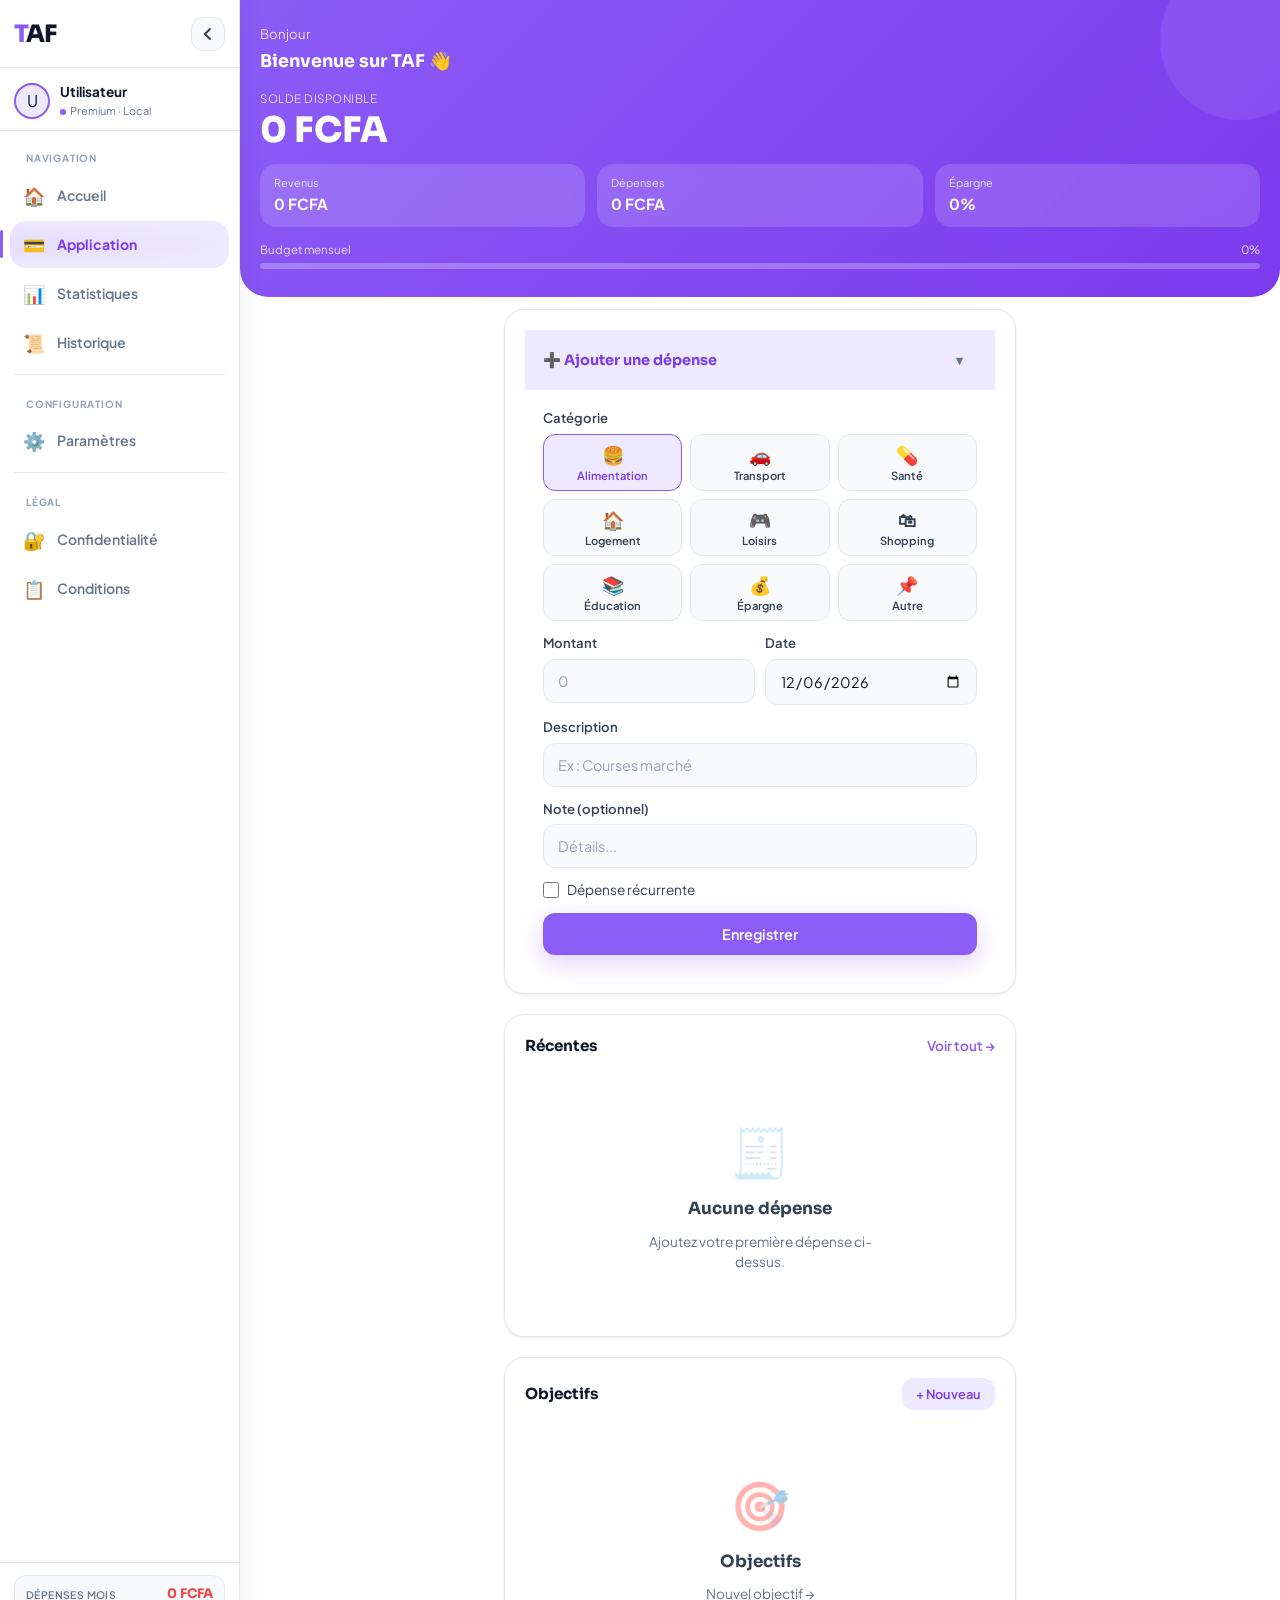
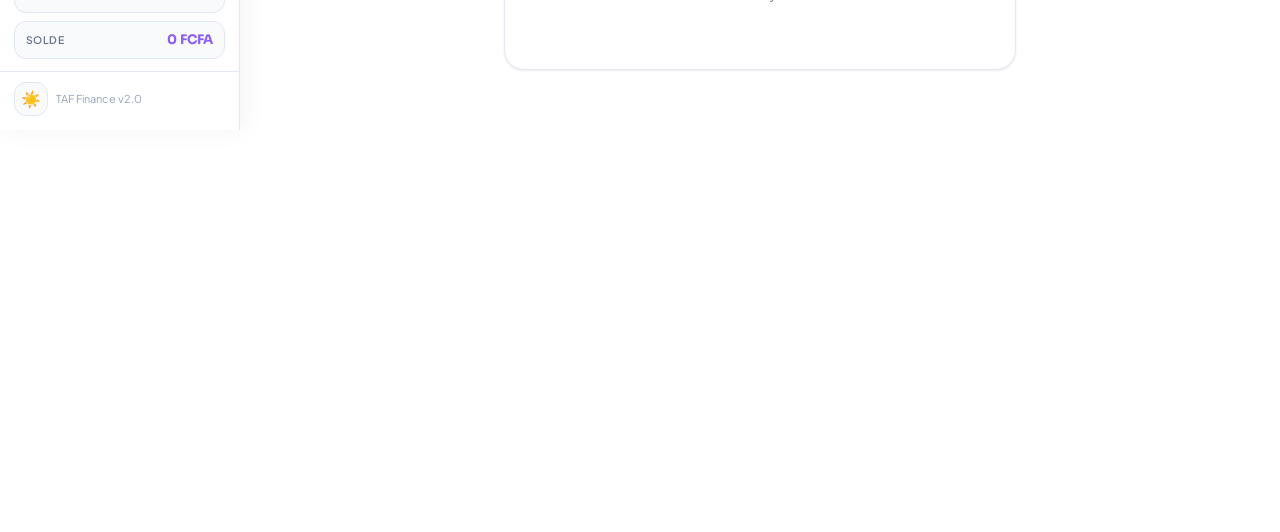
==== commit 4ebc6a66: "Add files via upload" ====
--- a/app.html
+++ b/app.html
@@ -1,6 +1,7 @@
 <!DOCTYPE html>
 <html lang="fr">
 <head>
+  <link rel="icon" type="image/png" href="favicon.png">
   <meta charset="UTF-8"/>
   <meta name="viewport" content="width=device-width,initial-scale=1,viewport-fit=cover"/>
   <title>TAF - Suivi des dépenses et gestion financière</title>
@@ -8,7 +9,7 @@
   <style>
     /* ── App-specific styles ── */
     .hero-balance {
-      background: linear-gradient(135deg, var(--primary) 0%, var(--green-600) 100%);
+      background: linear-gradient(135deg, var(--primary) 0%, var(--mauve-600) 100%);
       padding: 24px 20px 28px;
       margin-bottom: -16px;
       border-radius: 0 0 28px 28px;
--- a/style.css
+++ b/style.css
@@ -8,19 +8,19 @@
 
 /* ── CSS VARIABLES ──────────────────────────── */
 :root {
-  --green-50:  #f0fdf4;
-  --green-100: #dcfce7;
-  --green-200: #bbf7d0;
-  --green-300: #86efac;
-  --green-400: #4ade80;
-  --green-500: #22c55e;
-  --green-600: #16a34a;
-  --green-700: #15803d;
-  --green-800: #166534;
-
-  --primary:   #22c55e;
-  --primary-d: #16a34a;
-  --primary-l: #dcfce7;
+  --mauve-50:  #faf5ff;
+  --mauve-100: #ede9fe;
+  --mauve-200: #ddd6fe;
+  --mauve-300: #c4b5fd;
+  --mauve-400: #a78bfa;
+  --mauve-500: #8b5cf6;
+  --mauve-600: #7c3aed;
+  --mauve-700: #6d28d9;
+  --mauve-800: #5b21b6;
+
+  --primary:   #8b5cf6;
+  --primary-d: #7c3aed;
+  --primary-l: #ede9fe;
 
   --bg:        #ffffff;
   --bg-2:      #f8fafc;
@@ -55,7 +55,7 @@
   --shadow:    0 4px 6px -1px rgba(0,0,0,0.07), 0 2px 4px -1px rgba(0,0,0,0.05);
   --shadow-md: 0 10px 15px -3px rgba(0,0,0,0.07), 0 4px 6px -2px rgba(0,0,0,0.04);
   --shadow-lg: 0 20px 25px -5px rgba(0,0,0,0.08), 0 10px 10px -5px rgba(0,0,0,0.04);
-  --shadow-green: 0 8px 24px rgba(34,197,94,0.22);
+  --shadow-mauve: 0 8px 24px rgba(139,92,246,0.28);
 
   --nav-h: 64px;
   --bottom-h: 68px;
@@ -78,7 +78,7 @@
   --text-4:    #64748b;
   --border:    #334155;
   --border-2:  #475569;
-  --primary-l: rgba(34,197,94,0.15);
+  --primary-l: rgba(139,92,246,0.15);
   --red-l:     rgba(239,68,68,0.15);
   --amber-l:   rgba(245,158,11,0.15);
   --blue-l:    rgba(59,130,246,0.15);
@@ -158,13 +158,13 @@
 .btn:active { transform: scale(0.96); }
 .btn-primary {
   background: var(--primary); color: #fff;
-  box-shadow: var(--shadow-green);
+  box-shadow: var(--shadow-mauve);
 }
 .btn-primary:hover { background: var(--primary-d); }
 .btn-secondary {
   background: var(--primary-l); color: var(--primary-d);
 }
-.btn-secondary:hover { background: var(--green-200); }
+.btn-secondary:hover { background: var(--mauve-200); }
 .btn-outline {
   background: transparent; color: var(--text-2);
   border: 1.5px solid var(--border-2);
@@ -207,7 +207,7 @@
 }
 .input:focus {
   border-color: var(--primary);
-  box-shadow: 0 0 0 3px rgba(34,197,94,0.12);
+  box-shadow: 0 0 0 3px rgba(139,92,246,0.12);
   background: var(--surface);
 }
 .input::placeholder { color: var(--text-4); }
@@ -366,7 +366,7 @@
   animation: toastIn 0.3s cubic-bezier(0.32,0.72,0,1) both;
   pointer-events: all;
 }
-.toast-success { background: var(--green-500); color: #fff; }
+.toast-success { background: var(--primary); color: #fff; }
 .toast-error   { background: var(--red); color: #fff; }
 .toast-info    { background: var(--blue); color: #fff; }
 @keyframes toastIn { from { opacity:0; transform: translateY(-10px) scale(0.95); } to { opacity:1; transform: none; } }
@@ -398,7 +398,7 @@
 .cat-health     { background: #fee2e2; color: #991b1b; }
 .cat-housing    { background: #ede9fe; color: #5b21b6; }
 .cat-leisure    { background: #fce7f3; color: #9d174d; }
-.cat-shopping   { background: #ecfdf5; color: #065f46; }
+.cat-shopping  { background: #f3e8ff; color: #6d28d9; }
 .cat-education  { background: #f0f9ff; color: #075985; }
 .cat-savings    { background: var(--primary-l); color: var(--primary-d); }
 .cat-other      { background: var(--bg-3); color: var(--text-2); }
@@ -722,7 +722,7 @@
 }
 .loader-bar-fill {
   height: 100%; width: 0%; border-radius: 2px;
-  background: linear-gradient(90deg, var(--primary), var(--green-300));
+  background: linear-gradient(90deg, var(--primary), var(--mauve-300));
   animation: loaderFill 0.9s cubic-bezier(0.4,0,0.2,1) forwards;
 }
 @keyframes loaderFill {
@@ -997,8 +997,8 @@
 }
 
 @keyframes glow {
-  0%, 100% { box-shadow: 0 0 0 0 rgba(34,197,94,0); }
-  50%       { box-shadow: 0 0 0 6px rgba(34,197,94,0.15); }
+  0%, 100% { box-shadow: 0 0 0 0 rgba(139,92,246,0); }
+  50%       { box-shadow: 0 0 0 6px rgba(139,92,246,0.15); }
 }
 
 @keyframes navItemAppear {
@@ -1019,7 +1019,7 @@
 
 @keyframes cardFlicker {
   0%   { box-shadow: var(--shadow-sm); }
-  50%  { box-shadow: var(--shadow), 0 0 0 2px rgba(34,197,94,0.1); }
+  50%  { box-shadow: var(--shadow), 0 0 0 2px rgba(139,92,246,0.1); }
   100% { box-shadow: var(--shadow-sm); }
 }
 
@@ -1040,9 +1040,9 @@
 }
 
 @keyframes logoPulse {
-  0%  { text-shadow: 0 0 0 rgba(34,197,94,0); }
-  50% { text-shadow: 0 0 24px rgba(34,197,94,0.35); }
-  100%{ text-shadow: 0 0 0 rgba(34,197,94,0); }
+  0%  { text-shadow: 0 0 0 rgba(139,92,246,0); }
+  50% { text-shadow: 0 0 24px rgba(139,92,246,0.35); }
+  100%{ text-shadow: 0 0 0 rgba(139,92,246,0); }
 }
 
 /* ─── 2. PAGE TRANSITION — AMÉLIORÉE ────────────────────── */
@@ -1065,7 +1065,7 @@
   content: '';
   position: absolute;
   border-radius: 50%;
-  border: 1.5px solid rgba(34,197,94,0.2);
+  border: 1.5px solid rgba(139,92,246,0.2);
   animation: loaderRing 1.8s ease-in-out infinite;
 }
 .loader-logo::before {
@@ -1154,7 +1154,7 @@
 .btn-primary:hover,
 .btn-secondary:hover {
   transform: translateY(-1px);
-  box-shadow: var(--shadow-green), 0 4px 16px rgba(34,197,94,0.2);
+  box-shadow: var(--shadow-mauve), 0 4px 16px rgba(139,92,246,0.2);
 }
 .btn-primary:active,
 .btn-secondary:active {
@@ -1214,7 +1214,7 @@
   .kpi-card:hover {
     transform: translateY(-2px) scale(1.01);
     box-shadow: var(--shadow);
-    border-color: rgba(34,197,94,0.4);
+    border-color: rgba(139,92,246,0.4);
   }
 }
 
@@ -1249,8 +1249,8 @@
 @media (hover: hover) {
   .feat-card:hover {
     transform: translateY(-5px) scale(1.01);
-    box-shadow: var(--shadow-md), 0 0 0 1px rgba(34,197,94,0.15);
-    border-color: rgba(34,197,94,0.3);
+    box-shadow: var(--shadow-md), 0 0 0 1px rgba(139,92,246,0.15);
+    border-color: rgba(139,92,246,0.3);
   }
   .feat-card:hover .feat-icon {
     animation: iconBounce 0.5s ease;
@@ -1359,7 +1359,7 @@
     position: absolute;
     inset: 0;
     border-radius: var(--radius-lg);
-    background: radial-gradient(ellipse at left, rgba(34,197,94,0.08) 0%, transparent 70%);
+    background: radial-gradient(ellipse at left, rgba(139,92,246,0.08) 0%, transparent 70%);
     pointer-events: none;
   }
 
@@ -1613,14 +1613,14 @@
   transition: background 0.25s ease, box-shadow 0.25s ease;
 }
 .toggle-switch input:checked + .toggle-track {
-  box-shadow: 0 0 0 3px rgba(34,197,94,0.15);
+  box-shadow: 0 0 0 3px rgba(139,92,246,0.15);
 }
 .toggle-track::after {
   transition: transform 0.28s cubic-bezier(0.34,1.56,0.64,1),
               box-shadow 0.2s ease !important;
 }
 .toggle-switch input:checked + .toggle-track::after {
-  box-shadow: 0 2px 8px rgba(34,197,94,0.3);
+  box-shadow: 0 2px 8px rgba(139,92,246,0.3);
 }
 
 /* ─── 17. INPUT FIELDS — focus animations ────────────────── */
@@ -1641,7 +1641,7 @@
 @media (hover: hover) {
   .profile-avatar:hover {
     transform: scale(1.06);
-    box-shadow: 0 0 0 4px rgba(34,197,94,0.2);
+    box-shadow: 0 0 0 4px rgba(139,92,246,0.2);
   }
 }
 
